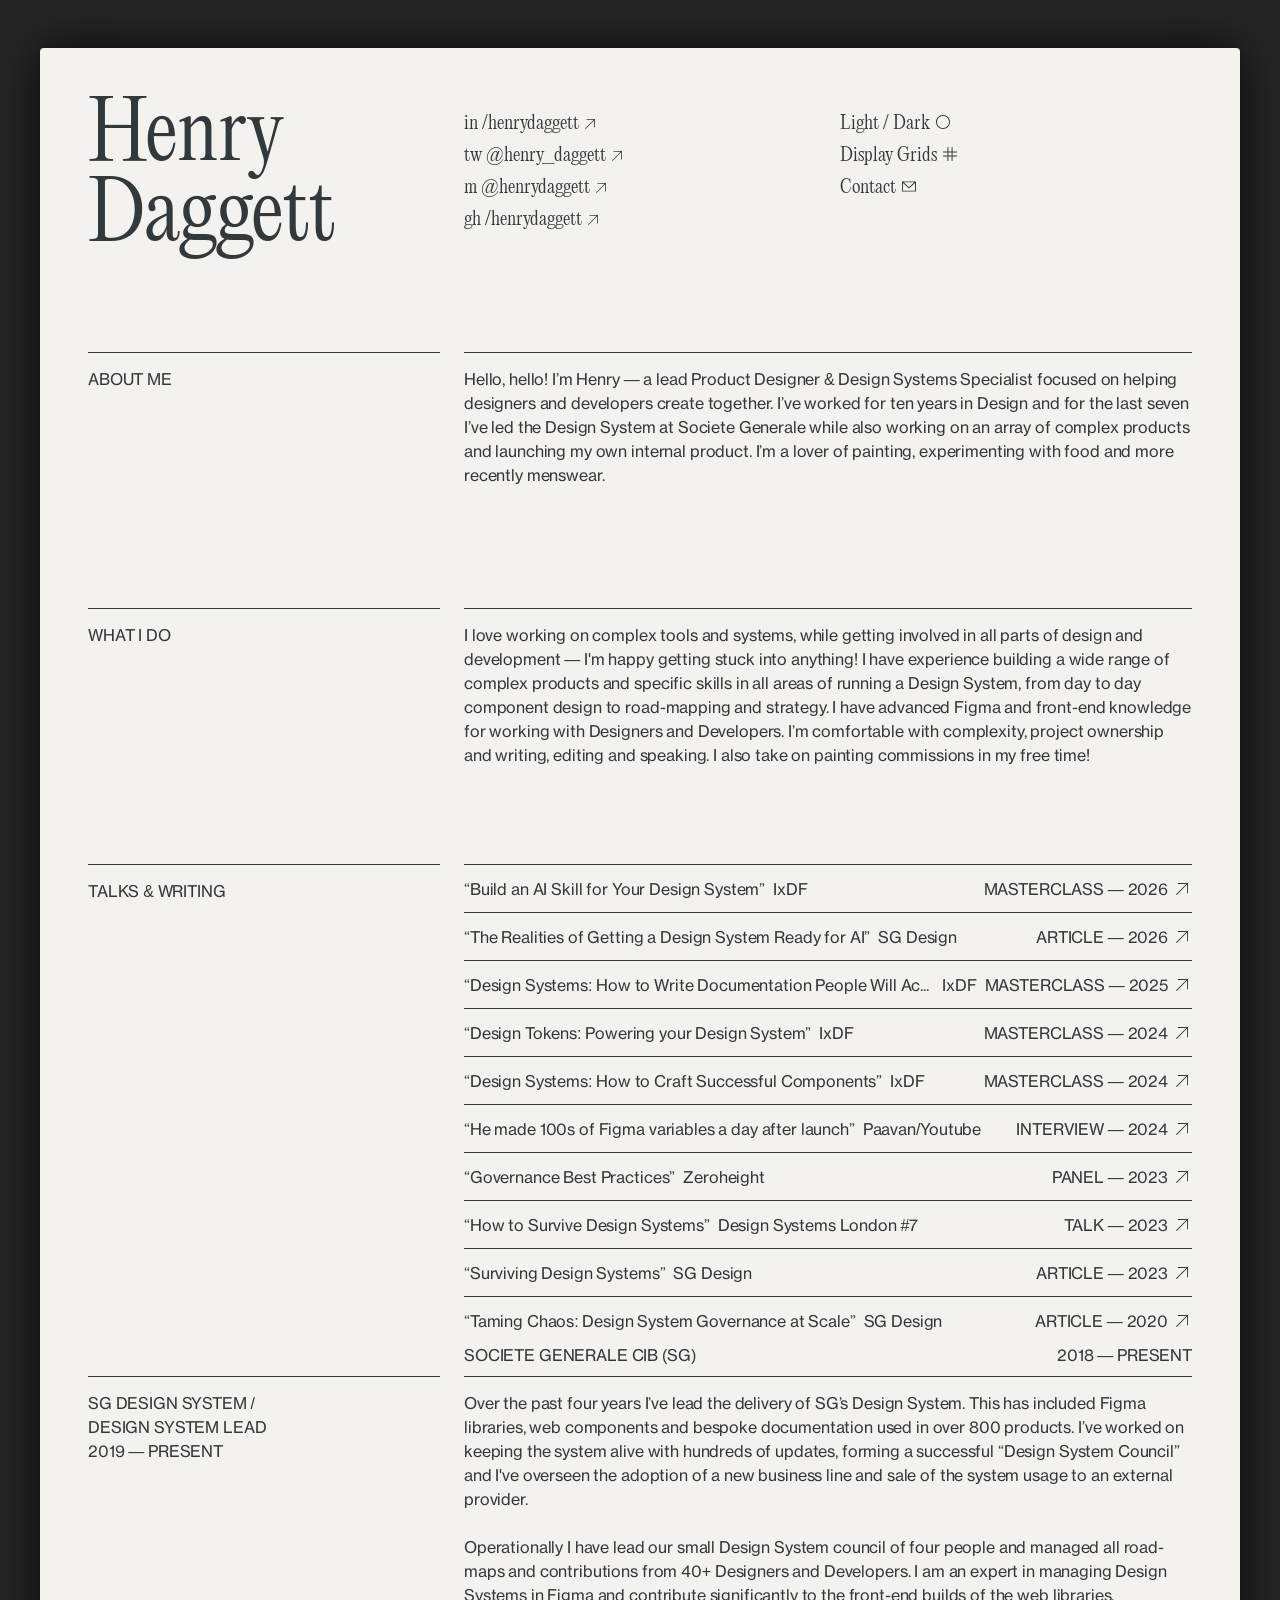
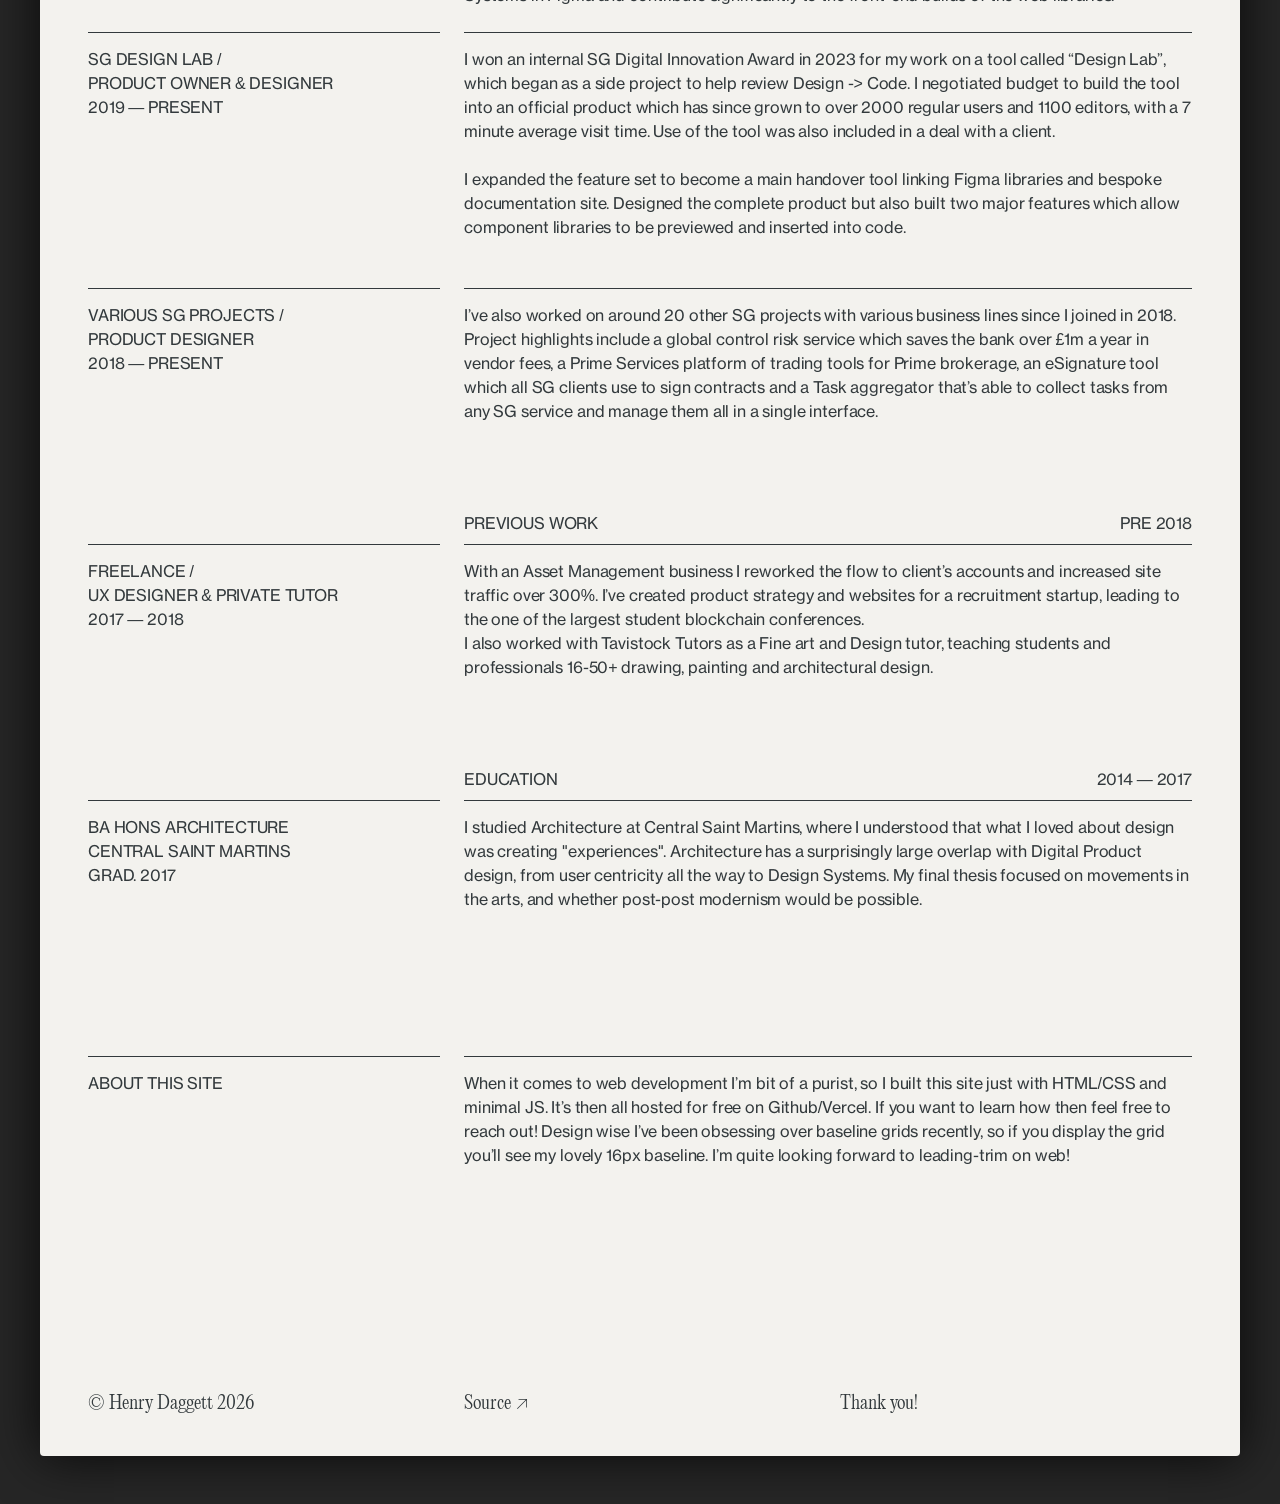
==== index.html @ 36b7d7de "Split shared styles into base.css Reset, fonts, colour themes, body type, the baseline tokens and th" ====
<!doctype html>

<html data-theme="light" lang="en">
  <head>
    <meta charset="utf-8" />
    <meta name="viewport" content="width=device-width, initial-scale=1.0" />
    <title>Henry Daggett</title>
    <link rel="stylesheet" href="/base.css" />
    <link rel="stylesheet" href="/style.css" />
    <link
      rel="apple-touch-icon"
      sizes="180x180"
      href="favicon/apple-touch-icon.png"
    />
    <link
      rel="icon"
      type="image/png"
      sizes="32x32"
      href="favicon/favicon-32x32.png"
    />
    <link
      rel="icon"
      type="image/png"
      sizes="16x16"
      href="favicon/favicon-16x16.png"
    />
    <link rel="manifest" href="favicon/site.webmanifest" />
  </head>

  <body>
    <div class="grid-display hidden"><div></div><div></div><div></div></div>
    <main class="grid">
      <div>
        <h1>Henry<br />Daggett</h1>
      </div>
      <div class="display-container">
        <a
          href="https://www.linkedin.com/in/henrydaggett/"
          target="_blank"
          class="display-link"
          >in /henrydaggett</a
        >
        <a
          href="https://twitter.com/henry_daggett"
          target="_blank"
          class="display-link"
          >tw @henry_daggett</a
        >
        <a
          href="https://medium.com/@henrydaggett"
          target="_blank"
          class="display-link"
          >m @henrydaggett</a
        >
        <a
          href="https://github.com/henrydaggett"
          target="_blank"
          class="display-link"
          >gh /henrydaggett</a
        >
      </div>
      <div class="display-container">
        <button
          id="theme-button"
          class="display-button"
          onclick="changeTheme()"
        >
          Light / Dark
          <span class="theme-icon"></span>
        </button>
        <button id="grid-button" class="display-button" onclick="toggleGrid()">
          Display Grids
          <span class="grid-icon"></span>
        </button>
        <button class="display-button">
          Contact
          <span class="contact-icon"></span>
        </button>
      </div>
      <div class="label">
        <h2>ABOUT ME</h2>
      </div>
      <div class="body">
        <p>
          Hello, hello! I’m Henry — a lead Product Designer & Design Systems
          Specialist focused on helping designers and developers create
          together. I’ve worked for ten years in Design and for the last seven
          I’ve led the Design System at Societe Generale while also working on
          an array of complex products and launching my own internal product.
          I’m a lover of painting, experimenting with food and more recently
          menswear.
        </p>
      </div>
      <div class="label">
        <h2>WHAT I DO</h2>
      </div>
      <div class="body">
        <p>
          I love working on complex tools and systems, while getting involved in
          all parts of design and development — I'm happy getting stuck into
          anything! I have experience building a wide range of complex products
          and specific skills in all areas of running a Design System, from day
          to day component design to road-mapping and strategy. I have advanced
          Figma and front-end knowledge for working with Designers and
          Developers. I’m comfortable with complexity, project ownership and
          writing, editing and speaking. I also take on painting commissions in
          my free time!
        </p>
      </div>
      <div class="label tall">
        <h2>TALKS & WRITING</h2>
      </div>
      <div class="body tall">
        <ul class="talks">
          <li>
            <a href="https://ixdf.org/master-classes/build-an-ai-skill-for-your-design-system" target="_blank" class="content-link talk">
              <span class="talk-meta">MASTERCLASS — 2026</span>
              <span class="talk-title">“Build an AI Skill for Your Design System”</span>
              <span class="talk-source">IxDF</span>
            </a>
          </li>
          <li>
            <a href="https://medium.com/societe-generale-design/the-realities-of-getting-a-design-system-ready-for-ai-08073cf642cf" target="_blank" class="content-link talk">
              <span class="talk-meta">ARTICLE — 2026</span>
              <span class="talk-title">“The Realities of Getting a Design System Ready for AI”</span>
              <span class="talk-source">SG Design</span>
            </a>
          </li>
          <li>
            <a href="https://ixdf.org/master-classes/design-systems-how-to-write-documentation-people-will-actually-use" target="_blank" class="content-link talk">
              <span class="talk-meta">MASTERCLASS — 2025</span>
              <span class="talk-title">“Design Systems: How to Write Documentation People Will Actually Use”</span>
              <span class="talk-source">IxDF</span>
            </a>
          </li>
          <li>
            <a href="https://ixdf.org/master-classes/design-tokens-powering-your-design-system" target="_blank" class="content-link talk">
              <span class="talk-meta">MASTERCLASS — 2024</span>
              <span class="talk-title">“Design Tokens: Powering your Design System”</span>
              <span class="talk-source">IxDF</span>
            </a>
          </li>
          <li>
            <a href="https://www.interaction-design.org/master-classes/design-systems-how-to-craft-successful-components" target="_blank" class="content-link talk">
              <span class="talk-meta">MASTERCLASS — 2024</span>
              <span class="talk-title">“Design Systems: How to Craft Successful Components”</span>
              <span class="talk-source">IxDF</span>
            </a>
          </li>
          <li>
            <a href="https://www.youtube.com/watch?v=OjxwQEtCDNc" target="_blank" class="content-link talk">
              <span class="talk-meta">INTERVIEW — 2024</span>
              <span class="talk-title">“He made 100s of Figma variables a day after launch”</span>
              <span class="talk-source">Paavan/Youtube</span>
            </a>
          </li>
          <li>
            <a href="https://zeroheight.com/webinars/design-system-governance-best-practices/" target="_blank" class="content-link talk">
              <span class="talk-meta">PANEL — 2023</span>
              <span class="talk-title">“Governance Best Practices”</span>
              <span class="talk-source">Zeroheight</span>
            </a>
          </li>
          <li>
            <a href="https://www.youtube.com/watch?v=7KIau0lQZfU" target="_blank" class="content-link talk">
              <span class="talk-meta">TALK — 2023</span>
              <span class="talk-title">“How to Survive Design Systems”</span>
              <span class="talk-source">Design Systems London #7</span>
            </a>
          </li>
          <li>
            <a href="https://medium.com/societe-generale-design/surviving-design-systems-c4b8caf4a019" target="_blank" class="content-link talk">
              <span class="talk-meta">ARTICLE — 2023</span>
              <span class="talk-title">“Surviving Design Systems”</span>
              <span class="talk-source">SG Design</span>
            </a>
          </li>
          <li>
            <a href="https://medium.com/societe-generale-design/taming-design-system-chaos-66bcadbf43e1" target="_blank" class="content-link talk">
              <span class="talk-meta">ARTICLE — 2020</span>
              <span class="talk-title">“Taming Chaos: Design System Governance at Scale”</span>
              <span class="talk-source">SG Design</span>
            </a>
          </li>
        </ul>
        <div class="group-heading">
          <a
            href="https://design.sgmarkets.com/"
            target="_blank"
            class="content-link"
            >SOCIETE GENERALE CIB (SG)</a
          >
          <h2>2018 — PRESENT</h2>
        </div>
      </div>
      <div class="label">
        <h2>SG DESIGN SYSTEM / <br />DESIGN SYSTEM LEAD<br />2019 — PRESENT</h2>
      </div>
      <div class="body">
        <p>
          Over the past four years I’ve lead the delivery of SG’s Design System.
          This has included Figma libraries, web components and bespoke
          documentation used in over 800 products. I’ve worked on keeping the
          system alive with hundreds of updates, forming a successful “Design
          System Council” and I've overseen the adoption of a new business line
          and sale of the system usage to an external provider.
          <br /><br />
          Operationally I have lead our small Design System council of four
          people and managed all road-maps and contributions from 40+ Designers
          and Developers. I am an expert in managing Design Systems in Figma and
          contribute significantly to the front-end builds of the web libraries.
        </p>
      </div>
      <div class="label">
        <h2>
          SG DESIGN LAB / <br />PRODUCT OWNER & DESIGNER<br />2019 — PRESENT
        </h2>
      </div>
      <div class="body">
        <p>
          I won an internal SG Digital Innovation Award in 2023 for my work on a
          tool called “Design Lab”, which began as a side project to help review
          Design -> Code. I negotiated budget to build the tool into an official
          product which has since grown to over 2000 regular users and 1100
          editors, with a 7 minute average visit time. Use of the tool was also
          included in a deal with a client.
          <br /><br />
          I expanded the feature set to become a main handover tool linking
          Figma libraries and bespoke documentation site. Designed the complete
          product but also built two major features which allow component
          libraries to be previewed and inserted into code.
        </p>
      </div>
      <div class="label">
        <h2>
          VARIOUS SG PROJECTS / <br />PRODUCT DESIGNER<br />2018 — PRESENT
        </h2>
      </div>
      <div class="body">
        <p>
          I’ve also worked on around 20 other SG projects with various business
          lines since I joined in 2018. Project highlights include a global
          control risk service which saves the bank over £1m a year in vendor
          fees, a Prime Services platform of trading tools for Prime brokerage,
          an eSignature tool which all SG clients use to sign contracts and a
          Task aggregator that’s able to collect tasks from any SG service and
          manage them all in a single interface.
        </p>
        <div class="group-heading">
          <h2>PREVIOUS WORK</h2>
          <h2>PRE 2018</h2>
        </div>
      </div>
      <div class="label">
        <h2>FREELANCE / <br />UX DESIGNER & PRIVATE TUTOR<br />2017 — 2018</h2>
      </div>
      <div class="body">
        <p>
          With an Asset Management business I reworked the flow to client’s
          accounts and increased site traffic over 300%. I’ve created product
          strategy and websites for a recruitment startup, leading to the one of
          the largest student blockchain conferences.
          <br />
          I also worked with Tavistock Tutors as a Fine art and Design tutor,
          teaching students and professionals 16-50+ drawing, painting and
          architectural design.
        </p>
        <div class="group-heading">
          <h2>EDUCATION</h2>
          <h2>2014 — 2017</h2>
        </div>
      </div>
      <div class="label">
        <h2>BA HONS ARCHITECTURE<br />CENTRAL SAINT MARTINS<br />GRAD. 2017</h2>
      </div>
      <div class="body">
        <p>
          I studied Architecture at Central Saint Martins, where I understood
          that what I loved about design was creating "experiences".
          Architecture has a surprisingly large overlap with Digital Product
          design, from user centricity all the way to Design Systems. My final
          thesis focused on movements in the arts, and whether post-post
          modernism would be possible.
        </p>
      </div>
      <div class="label">
        <h2>ABOUT THIS SITE</h2>
      </div>
      <div class="body">
        <p>
          When it comes to web development I’m bit of a purist, so I built this
          site just with HTML/CSS and minimal JS. It’s then all hosted for free
          on Github/Vercel. If you want to learn how then feel free to reach
          out! Design wise I’ve been obsessing over baseline grids recently, so
          if you display the grid you’ll see my lovely 16px baseline. I’m quite
          looking forward to leading-trim on web!
        </p>
      </div>
      <div class="footer">
        <p class="display-text">© Henry Daggett 2026</p>
      </div>
      <div class="footer">
        <a
          href="https://github.com/henrydaggett/dotcom"
          target="_blank"
          class="display-link"
          >Source</a
        >
      </div>
      <div class="footer">
        <p class="display-text">Thank you!</p>
      </div>
    </main>

    <script>
      function toggleGrid() {
        const gridDisplay = document.querySelector(".grid-display");
        const gridIcon = document.querySelector(".grid-icon");
        gridDisplay.classList.toggle("hidden");
        gridIcon.classList.toggle("grid-active");
      }
      function changeTheme() {
        const htmlElement = document.documentElement;
        let theme =
          htmlElement.getAttribute("data-theme") === "light" ? "dark" : "light";
        htmlElement.setAttribute("data-theme", theme);
      }
      // Keyboard shortcuts: G toggles the grid, T toggles the theme
      document.addEventListener("keydown", (event) => {
        if (event.ctrlKey || event.metaKey || event.altKey) return;
        if (event.key === "g" || event.key === "G") toggleGrid();
        if (event.key === "t" || event.key === "T") changeTheme();
      });
    </script>
    <script defer src="/_vercel/insights/script.js"></script>
  </body>
</html>
---- base.css ----
/* Shared by every page: reset, fonts, colours, the baseline grid and the
   grid overlay. Page stylesheets load after this and can override the
   tokens, e.g. --columns */

/* Reset */
*,
*::before,
*::after {
  box-sizing: border-box;
}

* {
  margin: 0;
  padding: 0;
}

img,
picture,
video,
canvas,
svg {
  display: block;
  max-width: 100%;
}

input,
button,
textarea,
select {
  font: inherit;
}

p,
h1,
h2,
h3,
h4,
h5,
h6 {
  overflow-wrap: break-word;
}

ul {
  padding: 0;
}

/* Document setup */
@font-face {
  font-family: "Neue Haas Grotesk Text";
  src: url(neue-haas-grotesk-text-roman.woff2) format("woff2");
  font-weight: 400;
  font-style: normal;
  font-display: fallback;
}

@font-face {
  font-family: "Neue Haas Grotesk Display";
  src: url(neue-haas-grotesk-display-roman.woff2) format("woff2");
  font-weight: 400;
  font-style: normal;
  font-display: fallback;
}

@font-face {
  font-family: "Editorial New";
  src: url(editorial-new-light.woff2) format("woff2");
  font-weight: 300;
  font-style: normal;
  font-display: fallback;
}

@font-face {
  font-family: "Editorial New";
  src: url(editorial-new-light-italic.woff2) format("woff2");
  font-weight: 300;
  font-style: italic;
  font-display: fallback;
}

:root {
  /* Everything vertical is a multiple of the baseline */
  --baseline: 16px;
  --module: calc(16 * var(--baseline));
  --margin: calc(3 * var(--baseline));
  --gutter: 24px;
  --columns: repeat(3, minmax(0, 1fr));
}

[data-theme="light"] {
  --highlight: 255, 255, 255;
  --red: 255, 99, 99;
  --yellow: 235, 154, 80;
  --ink: 50, 57, 60;
  --backdrop: 38, 38, 38;
  --paper: 243, 242, 238;
  --hover-highlight: rgba(var(--highlight), 0.85);
  --hover-shadow: rgba(var(--backdrop), 0.15);
}

[data-theme="dark"] {
  --highlight: 140, 145, 150;
  --red: 255, 99, 99;
  --yellow: 235, 154, 80;
  --ink: 255, 254, 250;
  --backdrop: 12, 12, 12;
  --paper: 38, 38, 38;
  --hover-highlight: rgba(var(--highlight), 0.25);
  --hover-shadow: rgba(var(--backdrop), 0.55);
}

html {
  color: rgb(var(--ink));
  background-color: rgb(var(--backdrop));
}

body {
  font-family: "Neue Haas Grotesk Text", "Helvetica Neue", sans-serif;
  -webkit-font-smoothing: antialiased;
  font-size: 16px;
  font-style: normal;
  font-weight: 400;
  line-height: 24px;
  letter-spacing: -0.14px;
}

a {
  text-decoration: none;
  color: currentColor;
}

/* Grid overlay: baseline lines plus one child per column. It covers the
   nearest positioned ancestor, normally the page's body */
.grid-display {
  display: grid;
  grid-template-columns: var(--columns);
  column-gap: var(--gutter);
  padding-inline: var(--margin);
  position: absolute;
  inset: 0;
  z-index: 2;
  pointer-events: none;
  background-image: repeating-linear-gradient(
    rgba(var(--ink), 0.1) 0 1px,
    transparent 1px 100%
  );
  background-size: 100% var(--baseline);
}

.grid-display > div {
  border-inline: 1px solid rgb(var(--red));
}

/* Small screens: one column on an 8px baseline */
@media (width < 800px) {
  :root {
    /* 24px text lines, 32px display lines and the 80px name only share
       an 8px rhythm, so that is the baseline here */
    --baseline: 8px;
    --margin: calc(4 * var(--baseline));
    --columns: minmax(0, 1fr);
  }

  .grid-display {
    padding-inline: var(--gutter);
  }
}

/* Utilities */
.hidden {
  display: none;
}
---- style.css ----
/* Home page */

html {
  padding: var(--margin) var(--gutter);
}

body {
  position: relative;
  max-width: 1200px;
  margin-inline: auto;
  box-shadow: 0px 0px 48px rgba(0, 0, 0, 0.8);
}

h1 {
  font-family: "Editorial New", serif;
  font-size: 80px;
  font-style: normal;
  font-weight: 300;
  line-height: 80px;
  letter-spacing: 0;
  margin-top: -9px;
}

h2 {
  font-family: "Neue Haas Grotesk Text", "Helvetica Neue", sans-serif;
  font-size: 16px;
  font-style: normal;
  font-weight: 400;
  line-height: 24px;
  letter-spacing: -0.14px;
  margin-top: 4px;
}

.grid > div > p {
  margin-top: 4px;
}

.display-text {
  font-family: "Editorial New", serif;
  font-size: 18px;
  font-style: normal;
  font-weight: 300;
  line-height: 32px;
  letter-spacing: 0;
  margin-bottom: -12px;
}

.grid > .display-container {
  padding-top: 12px;
}

.display-container {
  display: flex;
  flex-direction: column;
  align-items: flex-start;
}

/* Buttons carry 3px of padding above the line so their hover shape is
   centred on the capitals; the margin keeps the text on the baseline */
.display-container button {
  margin-top: -3px;
}

.display-link {
  font-family: "Editorial New", serif;
  font-size: 18px;
  font-style: normal;
  font-weight: 300;
  line-height: 32px;
  letter-spacing: 0;
  position: relative;
}

.display-link:focus-visible, .content-link:focus-visible {
  outline: unset;
}

/* Icons beside display text. Being empty boxes, their bottom edge
   sits on the text baseline */
.display-link::after,
.theme-icon,
.grid-icon,
.contact-icon {
  --icon: none;
  width: 10px;
  height: 10px;
  background-color: currentColor;
  -webkit-mask: var(--icon) no-repeat center / contain;
  mask: var(--icon) no-repeat center / contain;
}

.display-link::after {
  --icon: url(link-arrow.svg);
  content: "";
  display: inline-block;
  margin-left: 6px;
}

/* The page controls get larger icons, about the height of the capitals */
.display-button > span {
  width: 14px;
  height: 14px;
}

.theme-icon {
  --icon: url(theme-circle.svg);
}

.grid-icon {
  --icon: url(grid.svg);
}

.contact-icon {
  --icon: url(email.svg);
}

.display-link:hover::before,
.display-link:focus-visible::before,
.display-button:hover,
.display-button:focus-visible,
.content-link:hover::before,
.content-link:focus-visible::before {
  -moz-box-shadow:
    inset -1px -1px 1px 0 var(--hover-highlight),
    inset 1px 1px 4px 0 var(--hover-shadow);
  -webkit-box-shadow:
    inset -1px -1px 1px 0 var(--hover-highlight),
    inset 1px 1px 4px 0 var(--hover-shadow);
  box-shadow:
    inset -1px -1px 1px 0 var(--hover-highlight),
    inset 1px 1px 4px 0 var(--hover-shadow);
}

.display-link:focus-visible::before,
.display-button:focus-visible,
.content-link:focus-visible::before {
  outline: 1px solid rgb(var(--ink));
}

.display-link:hover::before,
.display-link:focus-visible::before {
  content: "";
  position: absolute;
  top: -3px;
  left: -12px;
  right: -12px;
  bottom: 0;
  border-radius: 32px;
  z-index: 0;
}

.display-button {
  font-family: "Editorial New", serif;
  font-size: 18px;
  font-style: normal;
  font-weight: 300;
  line-height: 32px;
  letter-spacing: 0;
  display: flex;
  align-items: baseline;
  gap: 6px;
  position: relative;
  color: currentColor;
  background-color: unset;
  border: unset;
  padding: 3px 12px 0;
  margin-left: -12px;
  border-radius: 32px;
  cursor: pointer;
}

.grid-active {
  color: rgb(var(--red));
}

/* Layout */


/* The page uses the same columns as the grid overlay in base.css */
.grid {
  --min-height: var(--module);
  display: grid;
  grid-template-columns: var(--columns);
  column-gap: var(--gutter);
  padding-inline: var(--margin);
  padding-block: var(--margin);
  background-color: rgb(var(--paper));
  border-radius: 4px;
}

/* Blocks are at least one module tall and grow with their content */
.grid > div {
  min-height: var(--min-height);
  padding-top: 10px;
}

/* Where supported, grown blocks snap up to the next baseline */
@supports (min-height: calc-size(fit-content, size)) {
  .grid > div {
    min-height: calc-size(
      fit-content,
      round(up, max(size, var(--min-height)), var(--baseline))
    );
  }
}

.label,
.body {
  border-top: 1px solid rgb(var(--ink));
}

.body {
  grid-column: span 2;
  display: flex;
  flex-direction: column;
  justify-content: space-between;
}

.body > p {
  padding-bottom: var(--baseline);
}

.body:has(.talks) {
  padding-top: 0;
}

.tall {
  --min-height: calc(2 * var(--module));
}

.footer {
  --min-height: calc(6 * var(--baseline));
  display: flex;
  align-items: flex-end;
}

.footer .display-link {
  margin-bottom: -12px;
}

/* A heading at the bottom of a block, introducing the next group.
   Its text sits on the last baseline before the next rule. */
.group-heading {
  display: flex;
  flex-wrap: wrap;
  align-items: baseline;
  justify-content: space-between;
  column-gap: var(--gutter);
}

.group-heading h2 {
  margin-top: -1px;
  margin-bottom: 9px;
}

/* Cancel the link's own padding so it lines up with the heading beside it */
.group-heading .content-link {
  margin-block: -13px -11px;
}

/* Links */
.content-link {
  display: flex;
  align-items: center;
  gap: 8px;
  padding: 12px 4px 11px 0;
  position: relative;
}

.content-link:hover::before,
.content-link:focus-visible::before {
  content: "";
  position: absolute;
  top: 4px;
  left: -12px;
  right: -12px;
  bottom: 4px;
  border-radius: 24px;
  z-index: 0;
}

/* Talks & writing */
.talks {
  container-type: inline-size;
  list-style: none;
}

.talks li:not(:first-child) {
  border-top: 1px solid rgb(var(--ink));
}

.talk {
  display: grid;
  grid-template-areas: "title source meta";
  grid-template-columns: minmax(0, auto) minmax(max-content, 1fr) auto;
  gap: 0 8px;
}

.talk-title {
  grid-area: title;
  white-space: nowrap;
  overflow: hidden;
  text-overflow: ellipsis;
}

.talk-source {
  grid-area: source;
}

.talk-meta {
  grid-area: meta;
}

.talk-meta::after {
  content: "";
  display: inline-block;
  height: 12px;
  width: 12px;
  margin-left: 8px;
  background-color: currentColor;
  -webkit-mask: url(content-link-arrow.svg) no-repeat center;
  mask: url(content-link-arrow.svg) no-repeat center;
}

/* When the list is narrow, each talk becomes a small copy of a section:
   the type and year as a label, then the title and source as running text */
@container (width < 640px) {
  .talk,
  .talk-meta {
    display: block;
  }

  /* Two or more lines: sit them on the baseline rather than centring */
  .talk {
    padding-block: 14px 17px;
  }

  /* A tighter corner suits the taller hover shape */
  .talk:hover::before,
  .talk:focus-visible::before {
    border-radius: 12px;
  }

  .talk-title {
    white-space: normal;
  }
}

/* Small screens: one column, blocks as tall as their content */
@media (width < 800px) {
  html {
    padding: calc(2 * var(--baseline));
  }

  .grid {
    padding-inline: var(--gutter);
  }

  .grid > div {
    grid-column: auto;
  }

  .grid > div:not(.footer) {
    --min-height: 0px;
  }

  /* The name and the two link lists: padded up to a whole 8px step.
     The lists end up 40px apart, one baseline more than a display line */
  .grid > div:first-child {
    padding-bottom: 7px;
  }

  .display-container {
    padding-bottom: 4px;
  }

  .display-container:has(.display-button) {
    padding-bottom: 20px;
  }

  /* A section is one rule, its label, then its text. The offsets make
     every block a multiple of the 24px line height, so each line of text
     sits on a baseline with or without calc-size() */
  .label {
    padding-bottom: 9px;
  }

  .grid > .body {
    border-top: 0;
    padding-top: 11px;
  }

  .grid > .body:has(.talks) {
    padding-top: 0;
  }

  .body > p {
    padding-bottom: calc(4 * var(--baseline) + 1px);
  }

  .talks li:first-child {
    border-top: 1px solid rgb(var(--ink));
  }

  .group-heading {
    margin-top: calc(3 * var(--baseline));
  }

  .group-heading .content-link {
    margin-top: -12px;
  }

  .grid-display > div:not(:first-child) {
    display: none;
  }
}

/* The narrowest phones: "Daggett" at 80px is wider than the column.
   At 70px the capitals are 56px tall, seven baselines */
@media (width < 340px) {
  h1 {
    font-size: 70px;
    line-height: 72px;
    margin-top: -2px;
  }

  .grid > div:first-child {
    padding-bottom: 0;
  }
}
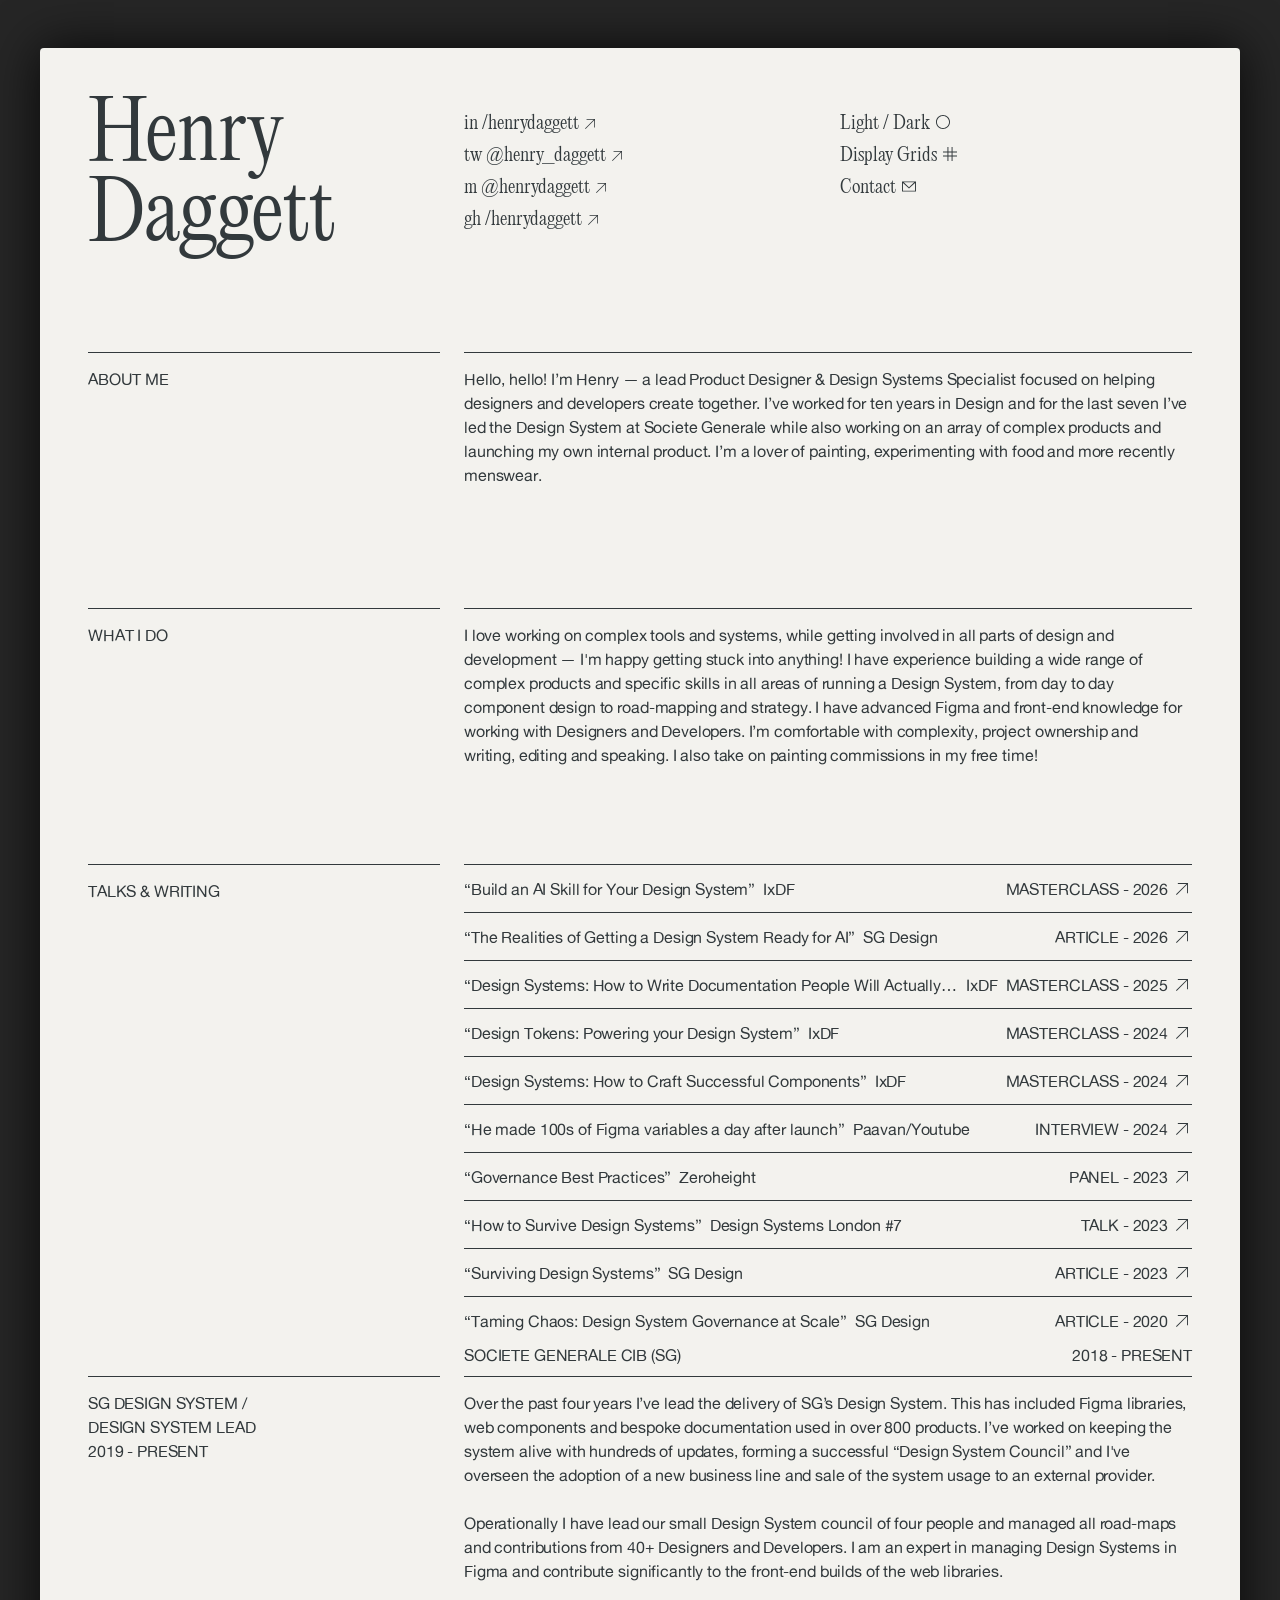
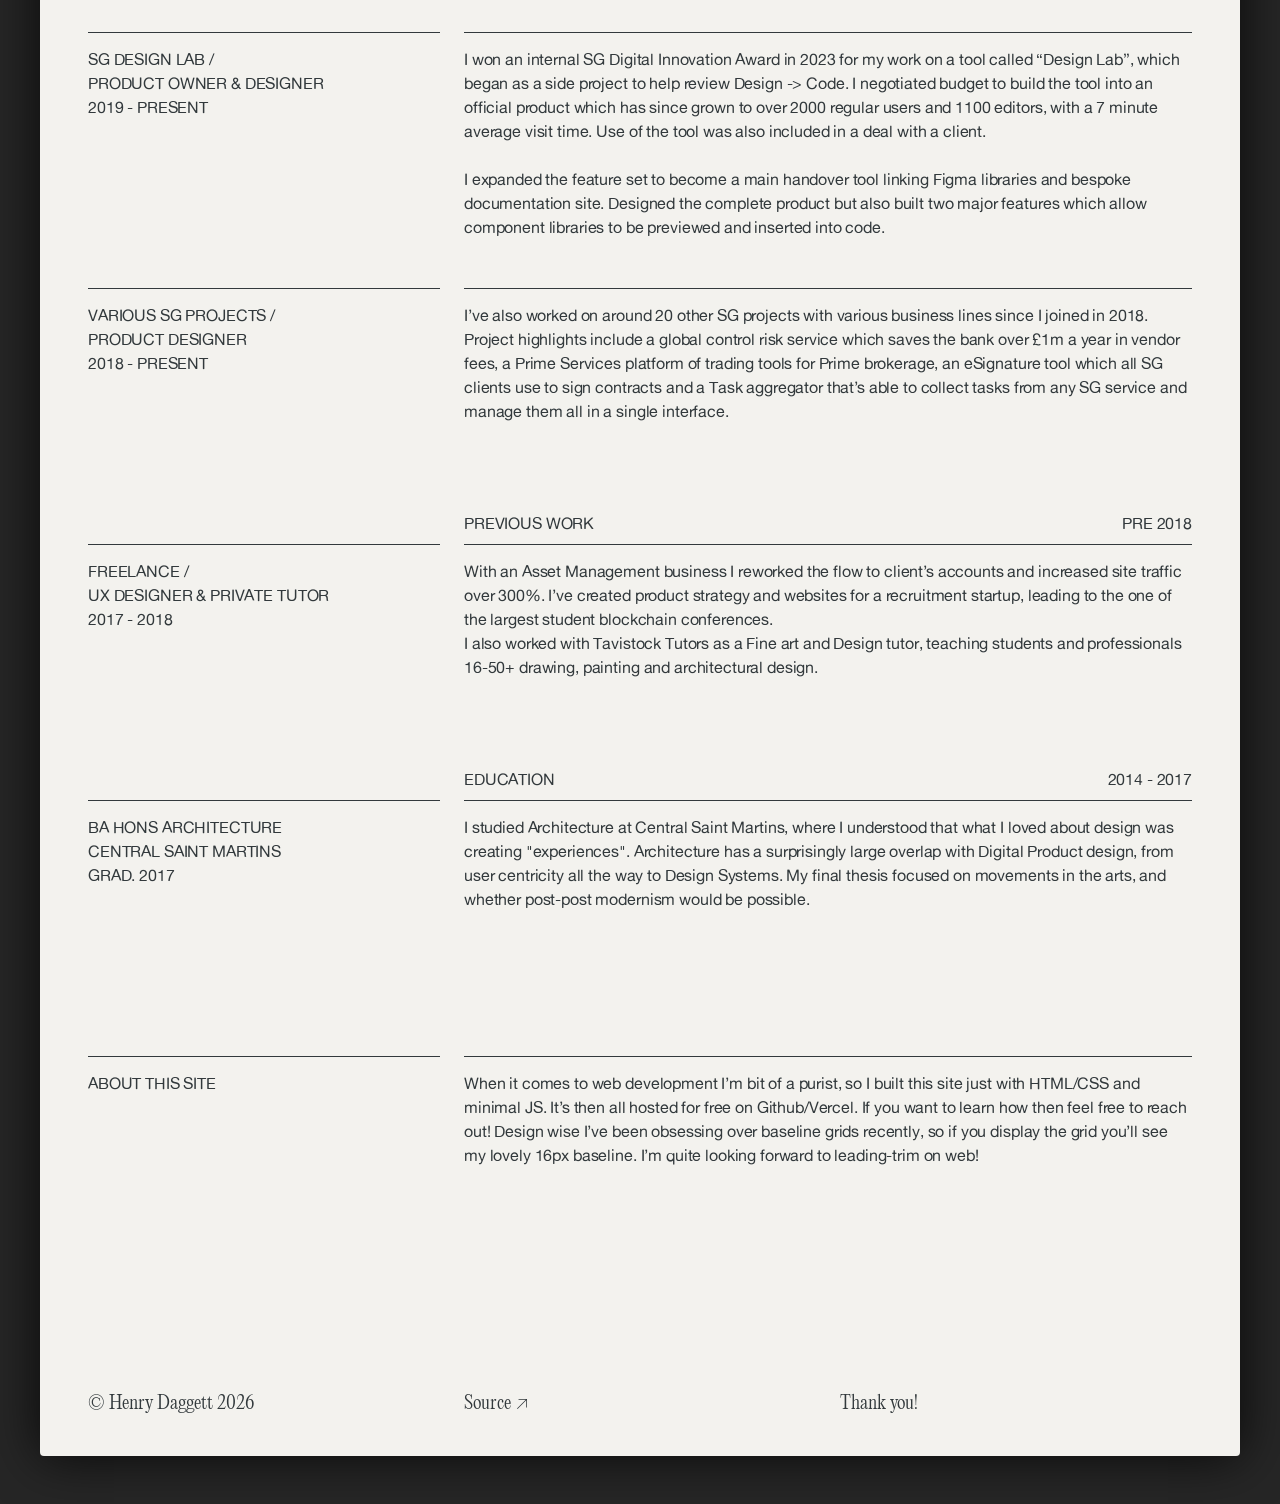
==== commit 17538ed5: "Use hyphens in labels and date ranges Keep em dashes only in body copy.  Co-Authored-By: Claude Opus" ====
--- a/index.html
+++ b/index.html
@@ -114,70 +114,70 @@
         <ul class="talks">
           <li>
             <a href="https://ixdf.org/master-classes/build-an-ai-skill-for-your-design-system" target="_blank" class="content-link talk">
-              <span class="talk-meta">MASTERCLASS — 2026</span>
+              <span class="talk-meta">MASTERCLASS - 2026</span>
               <span class="talk-title">“Build an AI Skill for Your Design System”</span>
               <span class="talk-source">IxDF</span>
             </a>
           </li>
           <li>
             <a href="https://medium.com/societe-generale-design/the-realities-of-getting-a-design-system-ready-for-ai-08073cf642cf" target="_blank" class="content-link talk">
-              <span class="talk-meta">ARTICLE — 2026</span>
+              <span class="talk-meta">ARTICLE - 2026</span>
               <span class="talk-title">“The Realities of Getting a Design System Ready for AI”</span>
               <span class="talk-source">SG Design</span>
             </a>
           </li>
           <li>
             <a href="https://ixdf.org/master-classes/design-systems-how-to-write-documentation-people-will-actually-use" target="_blank" class="content-link talk">
-              <span class="talk-meta">MASTERCLASS — 2025</span>
+              <span class="talk-meta">MASTERCLASS - 2025</span>
               <span class="talk-title">“Design Systems: How to Write Documentation People Will Actually Use”</span>
               <span class="talk-source">IxDF</span>
             </a>
           </li>
           <li>
             <a href="https://ixdf.org/master-classes/design-tokens-powering-your-design-system" target="_blank" class="content-link talk">
-              <span class="talk-meta">MASTERCLASS — 2024</span>
+              <span class="talk-meta">MASTERCLASS - 2024</span>
               <span class="talk-title">“Design Tokens: Powering your Design System”</span>
               <span class="talk-source">IxDF</span>
             </a>
           </li>
           <li>
             <a href="https://www.interaction-design.org/master-classes/design-systems-how-to-craft-successful-components" target="_blank" class="content-link talk">
-              <span class="talk-meta">MASTERCLASS — 2024</span>
+              <span class="talk-meta">MASTERCLASS - 2024</span>
               <span class="talk-title">“Design Systems: How to Craft Successful Components”</span>
               <span class="talk-source">IxDF</span>
             </a>
           </li>
           <li>
             <a href="https://www.youtube.com/watch?v=OjxwQEtCDNc" target="_blank" class="content-link talk">
-              <span class="talk-meta">INTERVIEW — 2024</span>
+              <span class="talk-meta">INTERVIEW - 2024</span>
               <span class="talk-title">“He made 100s of Figma variables a day after launch”</span>
               <span class="talk-source">Paavan/Youtube</span>
             </a>
           </li>
           <li>
             <a href="https://zeroheight.com/webinars/design-system-governance-best-practices/" target="_blank" class="content-link talk">
-              <span class="talk-meta">PANEL — 2023</span>
+              <span class="talk-meta">PANEL - 2023</span>
               <span class="talk-title">“Governance Best Practices”</span>
               <span class="talk-source">Zeroheight</span>
             </a>
           </li>
           <li>
             <a href="https://www.youtube.com/watch?v=7KIau0lQZfU" target="_blank" class="content-link talk">
-              <span class="talk-meta">TALK — 2023</span>
+              <span class="talk-meta">TALK - 2023</span>
               <span class="talk-title">“How to Survive Design Systems”</span>
               <span class="talk-source">Design Systems London #7</span>
             </a>
           </li>
           <li>
             <a href="https://medium.com/societe-generale-design/surviving-design-systems-c4b8caf4a019" target="_blank" class="content-link talk">
-              <span class="talk-meta">ARTICLE — 2023</span>
+              <span class="talk-meta">ARTICLE - 2023</span>
               <span class="talk-title">“Surviving Design Systems”</span>
               <span class="talk-source">SG Design</span>
             </a>
           </li>
           <li>
             <a href="https://medium.com/societe-generale-design/taming-design-system-chaos-66bcadbf43e1" target="_blank" class="content-link talk">
-              <span class="talk-meta">ARTICLE — 2020</span>
+              <span class="talk-meta">ARTICLE - 2020</span>
               <span class="talk-title">“Taming Chaos: Design System Governance at Scale”</span>
               <span class="talk-source">SG Design</span>
             </a>
@@ -190,11 +190,11 @@
             class="content-link"
             >SOCIETE GENERALE CIB (SG)</a
           >
-          <h2>2018 — PRESENT</h2>
+          <h2>2018 - PRESENT</h2>
         </div>
       </div>
       <div class="label">
-        <h2>SG DESIGN SYSTEM / <br />DESIGN SYSTEM LEAD<br />2019 — PRESENT</h2>
+        <h2>SG DESIGN SYSTEM / <br />DESIGN SYSTEM LEAD<br />2019 - PRESENT</h2>
       </div>
       <div class="body">
         <p>
@@ -213,7 +213,7 @@
       </div>
       <div class="label">
         <h2>
-          SG DESIGN LAB / <br />PRODUCT OWNER & DESIGNER<br />2019 — PRESENT
+          SG DESIGN LAB / <br />PRODUCT OWNER & DESIGNER<br />2019 - PRESENT
         </h2>
       </div>
       <div class="body">
@@ -233,7 +233,7 @@
       </div>
       <div class="label">
         <h2>
-          VARIOUS SG PROJECTS / <br />PRODUCT DESIGNER<br />2018 — PRESENT
+          VARIOUS SG PROJECTS / <br />PRODUCT DESIGNER<br />2018 - PRESENT
         </h2>
       </div>
       <div class="body">
@@ -252,7 +252,7 @@
         </div>
       </div>
       <div class="label">
-        <h2>FREELANCE / <br />UX DESIGNER & PRIVATE TUTOR<br />2017 — 2018</h2>
+        <h2>FREELANCE / <br />UX DESIGNER & PRIVATE TUTOR<br />2017 - 2018</h2>
       </div>
       <div class="body">
         <p>
@@ -267,7 +267,7 @@
         </p>
         <div class="group-heading">
           <h2>EDUCATION</h2>
-          <h2>2014 — 2017</h2>
+          <h2>2014 - 2017</h2>
         </div>
       </div>
       <div class="label">
--- a/base.css
+++ b/base.css
@@ -47,7 +47,7 @@
 /* Document setup */
 @font-face {
   font-family: "Neue Haas Grotesk Text";
-  src: url(neue-haas-grotesk-text-roman.woff2) format("woff2");
+  src: url(fonts/neue-haas-grotesk-text-roman.woff2) format("woff2");
   font-weight: 400;
   font-style: normal;
   font-display: fallback;
@@ -55,7 +55,7 @@
 
 @font-face {
   font-family: "Neue Haas Grotesk Display";
-  src: url(neue-haas-grotesk-display-roman.woff2) format("woff2");
+  src: url(fonts/neue-haas-grotesk-display-roman.woff2) format("woff2");
   font-weight: 400;
   font-style: normal;
   font-display: fallback;
@@ -63,7 +63,7 @@
 
 @font-face {
   font-family: "Editorial New";
-  src: url(editorial-new-light.woff2) format("woff2");
+  src: url(fonts/editorial-new-light.woff2) format("woff2");
   font-weight: 300;
   font-style: normal;
   font-display: fallback;
@@ -71,9 +71,17 @@
 
 @font-face {
   font-family: "Editorial New";
-  src: url(editorial-new-light-italic.woff2) format("woff2");
+  src: url(fonts/editorial-new-light-italic.woff2) format("woff2");
   font-weight: 300;
   font-style: italic;
+  font-display: fallback;
+}
+
+@font-face {
+  font-family: "Alte Haas Grotesk";
+  src: url(fonts/alte-haas-grotesk-regular.woff2) format("woff2");
+  font-weight: 400;
+  font-style: normal;
   font-display: fallback;
 }
 
@@ -114,7 +122,7 @@
 }
 
 body {
-  font-family: "Neue Haas Grotesk Text", "Helvetica Neue", sans-serif;
+  font-family: "Alte Haas Grotesk", "Helvetica Neue", sans-serif;
   -webkit-font-smoothing: antialiased;
   font-size: 16px;
   font-style: normal;
--- a/style.css
+++ b/style.css
@@ -22,7 +22,7 @@
 }
 
 h2 {
-  font-family: "Neue Haas Grotesk Text", "Helvetica Neue", sans-serif;
+  font-family: "Alte Haas Grotesk", "Helvetica Neue", sans-serif;
   font-size: 16px;
   font-style: normal;
   font-weight: 400;
@@ -90,7 +90,7 @@
 }
 
 .display-link::after {
-  --icon: url(link-arrow.svg);
+  --icon: url(icons/link-arrow.svg);
   content: "";
   display: inline-block;
   margin-left: 6px;
@@ -103,15 +103,15 @@
 }
 
 .theme-icon {
-  --icon: url(theme-circle.svg);
+  --icon: url(icons/theme-circle.svg);
 }
 
 .grid-icon {
-  --icon: url(grid.svg);
+  --icon: url(icons/grid.svg);
 }
 
 .contact-icon {
-  --icon: url(email.svg);
+  --icon: url(icons/email.svg);
 }
 
 .display-link:hover::before,
@@ -318,8 +318,8 @@
   width: 12px;
   margin-left: 8px;
   background-color: currentColor;
-  -webkit-mask: url(content-link-arrow.svg) no-repeat center;
-  mask: url(content-link-arrow.svg) no-repeat center;
+  -webkit-mask: url(icons/content-link-arrow.svg) no-repeat center;
+  mask: url(icons/content-link-arrow.svg) no-repeat center;
 }
 
 /* When the list is narrow, each talk becomes a small copy of a section:
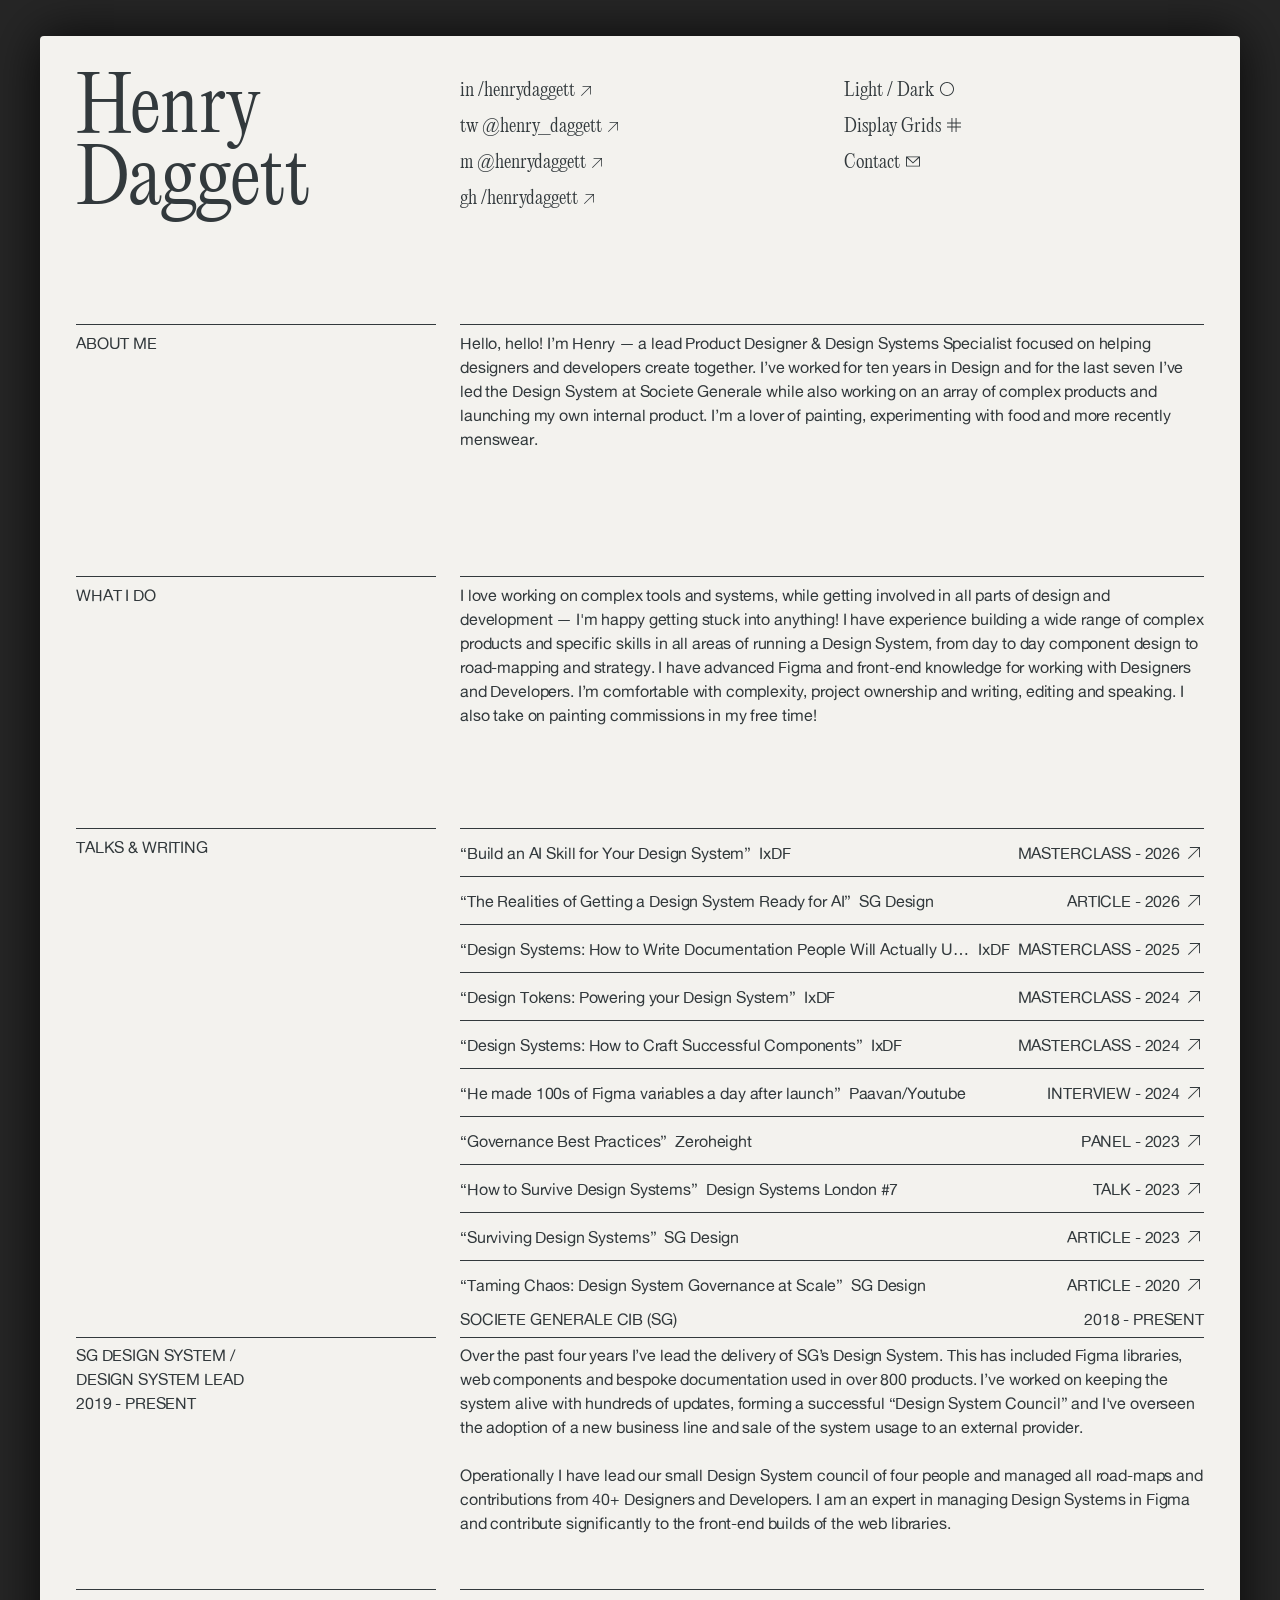
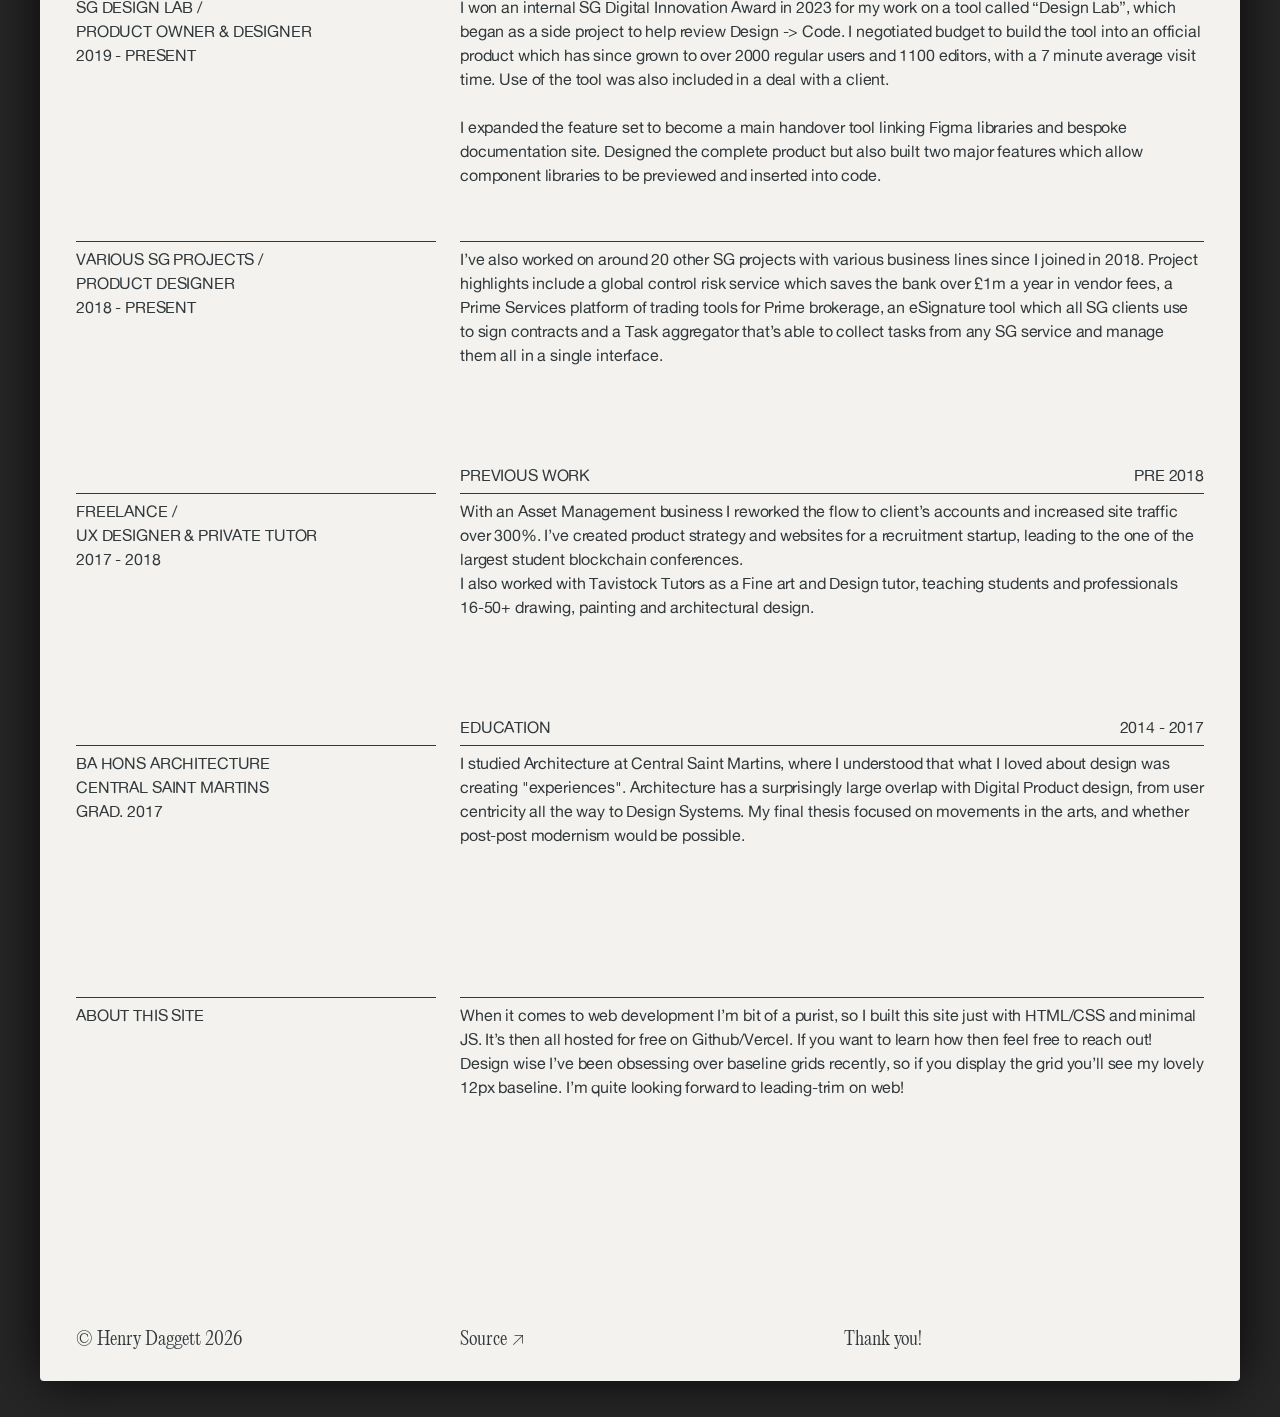
==== commit 87f3f0e2: "Make desktop talk rows a baseline taller with centred text Rows are 48px with equal space above and " ====
--- a/index.html
+++ b/index.html
@@ -292,7 +292,7 @@
           site just with HTML/CSS and minimal JS. It’s then all hosted for free
           on Github/Vercel. If you want to learn how then feel free to reach
           out! Design wise I’ve been obsessing over baseline grids recently, so
-          if you display the grid you’ll see my lovely 16px baseline. I’m quite
+          if you display the grid you’ll see my lovely 12px baseline. I’m quite
           looking forward to leading-trim on web!
         </p>
       </div>
@@ -325,7 +325,7 @@
           htmlElement.getAttribute("data-theme") === "light" ? "dark" : "light";
         htmlElement.setAttribute("data-theme", theme);
       }
-      // Keyboard shortcuts: G toggles the grid, T toggles the theme
+      // Keyboard shortcuts
       document.addEventListener("keydown", (event) => {
         if (event.ctrlKey || event.metaKey || event.altKey) return;
         if (event.key === "g" || event.key === "G") toggleGrid();
--- a/base.css
+++ b/base.css
@@ -86,9 +86,10 @@
 }
 
 :root {
-  /* Everything vertical is a multiple of the baseline */
-  --baseline: 16px;
-  --module: calc(16 * var(--baseline));
+  /* Everything vertical is a multiple of the baseline. 12px fits the 24px
+     text lines and 36px display lines */
+  --baseline: 12px;
+  --module: calc(21 * var(--baseline));
   --margin: calc(3 * var(--baseline));
   --gutter: 24px;
   --columns: repeat(3, minmax(0, 1fr));
@@ -164,6 +165,7 @@
     /* 24px text lines, 32px display lines and the 80px name only share
        an 8px rhythm, so that is the baseline here */
     --baseline: 8px;
+    --module: calc(16 * var(--baseline));
     --margin: calc(4 * var(--baseline));
     --columns: minmax(0, 1fr);
   }
--- a/style.css
+++ b/style.css
@@ -11,14 +11,15 @@
   box-shadow: 0px 0px 48px rgba(0, 0, 0, 0.8);
 }
 
+/* 75px type has 60px capitals, five baselines */
 h1 {
   font-family: "Editorial New", serif;
-  font-size: 80px;
+  font-size: 75px;
   font-style: normal;
   font-weight: 300;
-  line-height: 80px;
+  line-height: 72px;
   letter-spacing: 0;
-  margin-top: -9px;
+  margin-top: -7.5px;
 }
 
 h2 {
@@ -28,11 +29,13 @@
   font-weight: 400;
   line-height: 24px;
   letter-spacing: -0.14px;
-  margin-top: 4px;
-}
-
+  margin-top: -4.5px;
+}
+
+/* Under a rule, the first baseline is two baselines down, leaving one
+   baseline between the rule and the capitals */
 .grid > div > p {
-  margin-top: 4px;
+  margin-top: -4.5px;
 }
 
 .display-text {
@@ -40,13 +43,13 @@
   font-size: 18px;
   font-style: normal;
   font-weight: 300;
-  line-height: 32px;
+  line-height: 36px;
   letter-spacing: 0;
-  margin-bottom: -12px;
+  margin-bottom: -13px;
 }
 
 .grid > .display-container {
-  padding-top: 12px;
+  padding-top: 1px;
 }
 
 .display-container {
@@ -66,7 +69,7 @@
   font-size: 18px;
   font-style: normal;
   font-weight: 300;
-  line-height: 32px;
+  line-height: 36px;
   letter-spacing: 0;
   position: relative;
 }
@@ -154,7 +157,7 @@
   font-size: 18px;
   font-style: normal;
   font-weight: 300;
-  line-height: 32px;
+  line-height: 36px;
   letter-spacing: 0;
   display: flex;
   align-items: baseline;
@@ -229,13 +232,13 @@
 }
 
 .footer {
-  --min-height: calc(6 * var(--baseline));
+  --min-height: calc(8 * var(--baseline));
   display: flex;
   align-items: flex-end;
 }
 
 .footer .display-link {
-  margin-bottom: -12px;
+  margin-bottom: -13px;
 }
 
 /* A heading at the bottom of a block, introducing the next group.
@@ -250,7 +253,7 @@
 
 .group-heading h2 {
   margin-top: -1px;
-  margin-bottom: 9px;
+  margin-bottom: 5.5px;
 }
 
 /* Cancel the link's own padding so it lines up with the heading beside it */
@@ -263,7 +266,8 @@
   display: flex;
   align-items: center;
   gap: 8px;
-  padding: 12px 4px 11px 0;
+  padding: 11.5px 4px;
+  padding-left: 0;
   position: relative;
 }
 
@@ -330,9 +334,9 @@
     display: block;
   }
 
-  /* Two or more lines: sit them on the baseline rather than centring */
+  /* Two or more lines: equal space above and below */
   .talk {
-    padding-block: 14px 17px;
+    padding-block: 11.5px;
   }
 
   /* A tighter corner suits the taller hover shape */
@@ -350,6 +354,58 @@
 @media (width < 800px) {
   html {
     padding: calc(2 * var(--baseline));
+  }
+
+  /* Phones keep the measurements made for their 8px grid: the 80px name,
+     32px display lines and the offsets that sit text on those lines */
+  h1 {
+    font-size: 80px;
+    line-height: 80px;
+    margin-top: -9px;
+  }
+
+  h2,
+  .grid > div > p {
+    margin-top: 4px;
+  }
+
+  .display-text,
+  .display-link,
+  .display-button {
+    line-height: 32px;
+  }
+
+  .display-text,
+  .footer .display-link {
+    margin-bottom: -12px;
+  }
+
+  .grid > .display-container {
+    padding-top: 12px;
+  }
+
+  .footer {
+    --min-height: calc(6 * var(--baseline));
+  }
+
+  .group-heading h2 {
+    margin-bottom: 9px;
+  }
+
+  .content-link {
+    padding: 12px 4px 11px 0;
+  }
+
+  .content-link:hover::before,
+  .content-link:focus-visible::before {
+    top: 4px;
+    bottom: 4px;
+  }
+
+  @container (width < 640px) {
+    .talk {
+      padding-block: 14px 17px;
+    }
   }
 
   .grid {
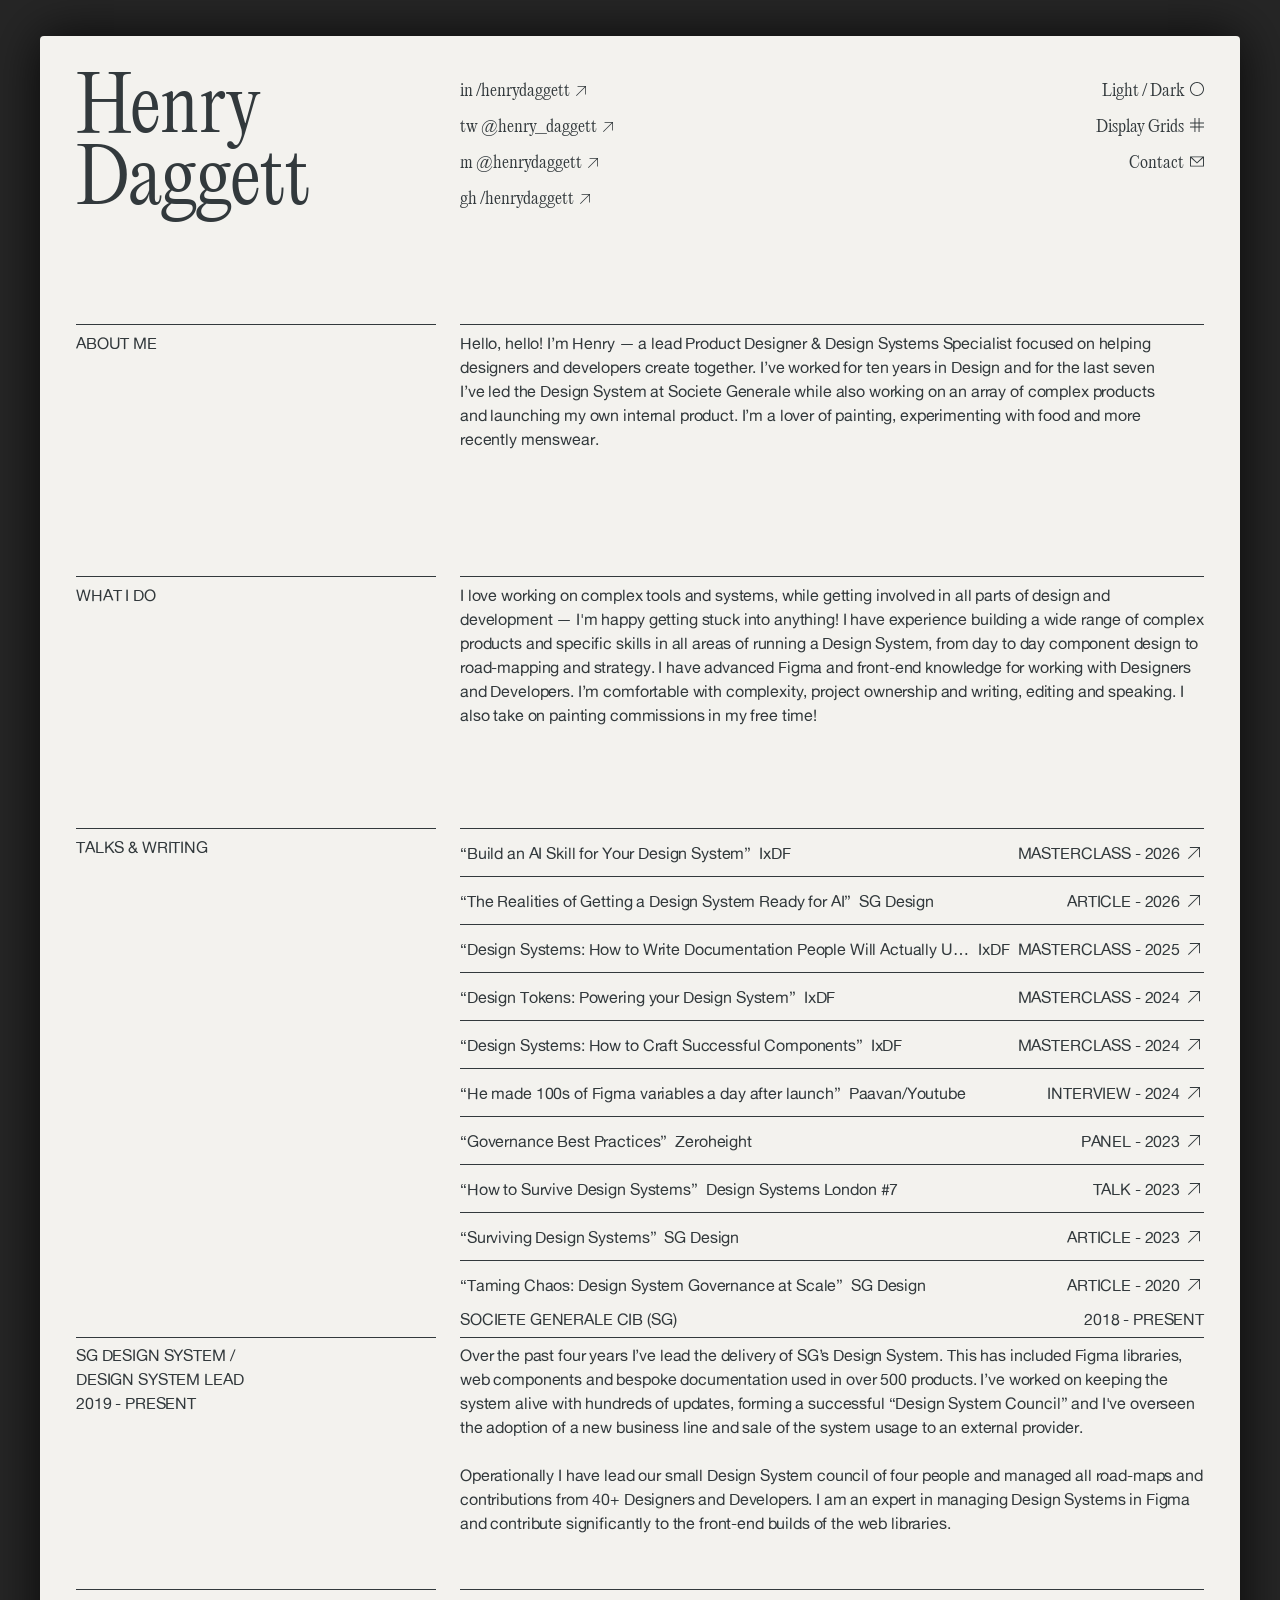
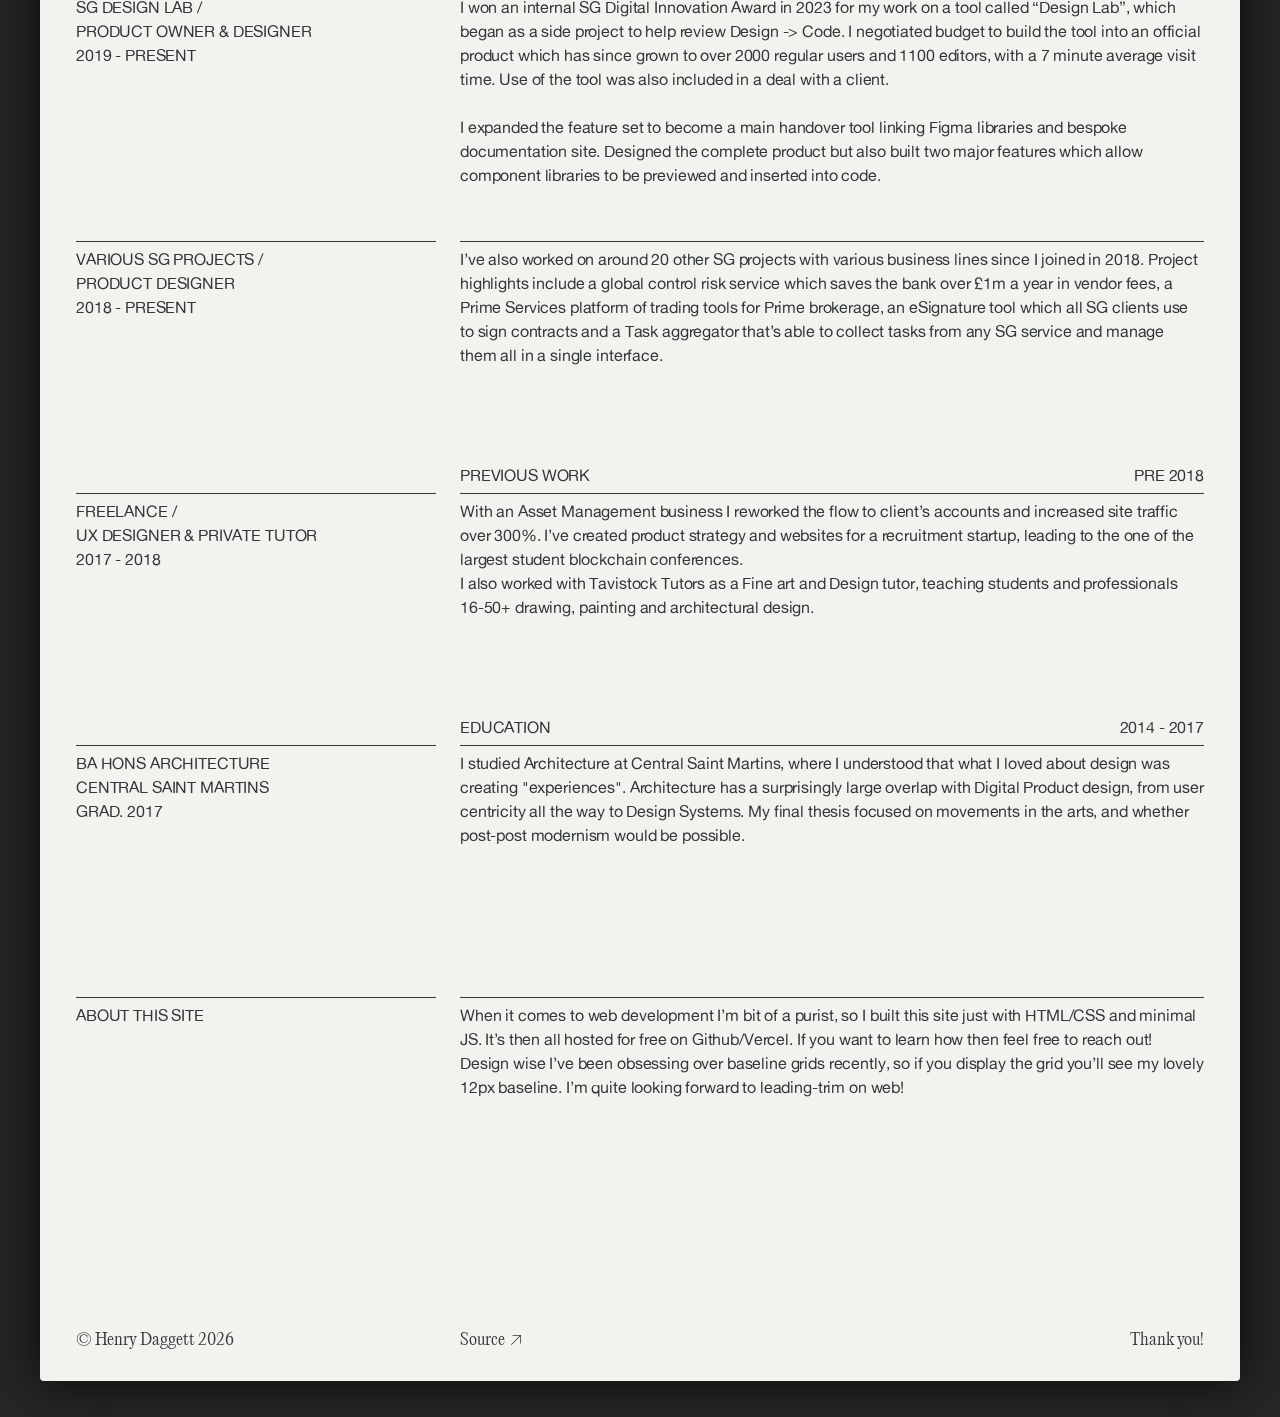
==== commit 0a55267d: "Update the SG product count to over 500 Co-Authored-By: Claude Opus 5.5 <noreply@anthropic.com>" ====
--- a/index.html
+++ b/index.html
@@ -200,7 +200,7 @@
         <p>
           Over the past four years I’ve lead the delivery of SG’s Design System.
           This has included Figma libraries, web components and bespoke
-          documentation used in over 800 products. I’ve worked on keeping the
+          documentation used in over 500 products. I’ve worked on keeping the
           system alive with hundreds of updates, forming a successful “Design
           System Council” and I've overseen the adoption of a new business line
           and sale of the system usage to an external provider.
--- a/base.css
+++ b/base.css
@@ -92,6 +92,9 @@
   --module: calc(21 * var(--baseline));
   --margin: calc(3 * var(--baseline));
   --gutter: 24px;
+  /* Hover and focus shapes: the page's paper with its HSL lightness 2
+     points lower. Worked out here, on the element that carries the theme */
+  --hover-fill: hsl(from rgb(var(--paper)) h s calc(l - 2));
   --columns: repeat(3, minmax(0, 1fr));
 }
 
@@ -137,6 +140,17 @@
   color: currentColor;
 }
 
+/* Wrapping: paragraphs keep full lines but avoid ending on a lone word;
+   headings even out their lines. Browsers without support wrap as usual */
+p {
+  text-wrap: pretty;
+}
+
+h1,
+h2 {
+  text-wrap: balance;
+}
+
 /* Grid overlay: baseline lines plus one child per column. It covers the
    nearest positioned ancestor, normally the page's body */
 .grid-display {
--- a/style.css
+++ b/style.css
@@ -40,7 +40,7 @@
 
 .display-text {
   font-family: "Editorial New", serif;
-  font-size: 18px;
+  font-size: 17px;
   font-style: normal;
   font-weight: 300;
   line-height: 36px;
@@ -58,20 +58,23 @@
   align-items: flex-start;
 }
 
-/* Buttons carry 3px of padding above the line so their hover shape is
-   centred on the capitals; the margin keeps the text on the baseline */
+/* Buttons carry 1.5px of padding above the line and 0.5px below, so their
+   hover shape is centred on the lettering, descenders included; the
+   margins keep the text on the baseline */
 .display-container button {
-  margin-top: -3px;
+  margin-block: -1.5px -0.5px;
 }
 
 .display-link {
   font-family: "Editorial New", serif;
-  font-size: 18px;
+  font-size: 17px;
   font-style: normal;
   font-weight: 300;
   line-height: 36px;
   letter-spacing: 0;
   position: relative;
+  /* Keeps the hover shape, drawn behind the text, inside the link */
+  isolation: isolate;
 }
 
 .display-link:focus-visible, .content-link:focus-visible {
@@ -123,6 +126,7 @@
 .display-button:focus-visible,
 .content-link:hover::before,
 .content-link:focus-visible::before {
+  background-color: var(--hover-fill);
   -moz-box-shadow:
     inset -1px -1px 1px 0 var(--hover-highlight),
     inset 1px 1px 4px 0 var(--hover-shadow);
@@ -144,17 +148,17 @@
 .display-link:focus-visible::before {
   content: "";
   position: absolute;
-  top: -3px;
+  top: -1.5px;
   left: -12px;
   right: -12px;
-  bottom: 0;
+  bottom: -0.5px;
   border-radius: 32px;
-  z-index: 0;
+  z-index: -1;
 }
 
 .display-button {
   font-family: "Editorial New", serif;
-  font-size: 18px;
+  font-size: 17px;
   font-style: normal;
   font-weight: 300;
   line-height: 36px;
@@ -166,7 +170,7 @@
   color: currentColor;
   background-color: unset;
   border: unset;
-  padding: 3px 12px 0;
+  padding: 1.5px 12px 0.5px;
   margin-left: -12px;
   border-radius: 32px;
   cursor: pointer;
@@ -241,6 +245,24 @@
   margin-bottom: -13px;
 }
 
+/* On desktops the page controls and the closing "Thank you!" sit at the
+   far right of their columns. The controls' hover shape reaches past the
+   right edge instead of the left */
+@media (width >= 800px) {
+  .display-container:has(.display-button) {
+    align-items: flex-end;
+  }
+
+  .display-container:has(.display-button) .display-button {
+    margin-left: 0;
+    margin-right: -12px;
+  }
+
+  .footer:last-child {
+    justify-content: flex-end;
+  }
+}
+
 /* A heading at the bottom of a block, introducing the next group.
    Its text sits on the last baseline before the next rule. */
 .group-heading {
@@ -269,6 +291,7 @@
   padding: 11.5px 4px;
   padding-left: 0;
   position: relative;
+  isolation: isolate;
 }
 
 .content-link:hover::before,
@@ -280,7 +303,7 @@
   right: -12px;
   bottom: 4px;
   border-radius: 24px;
-  z-index: 0;
+  z-index: -1;
 }
 
 /* Talks & writing */
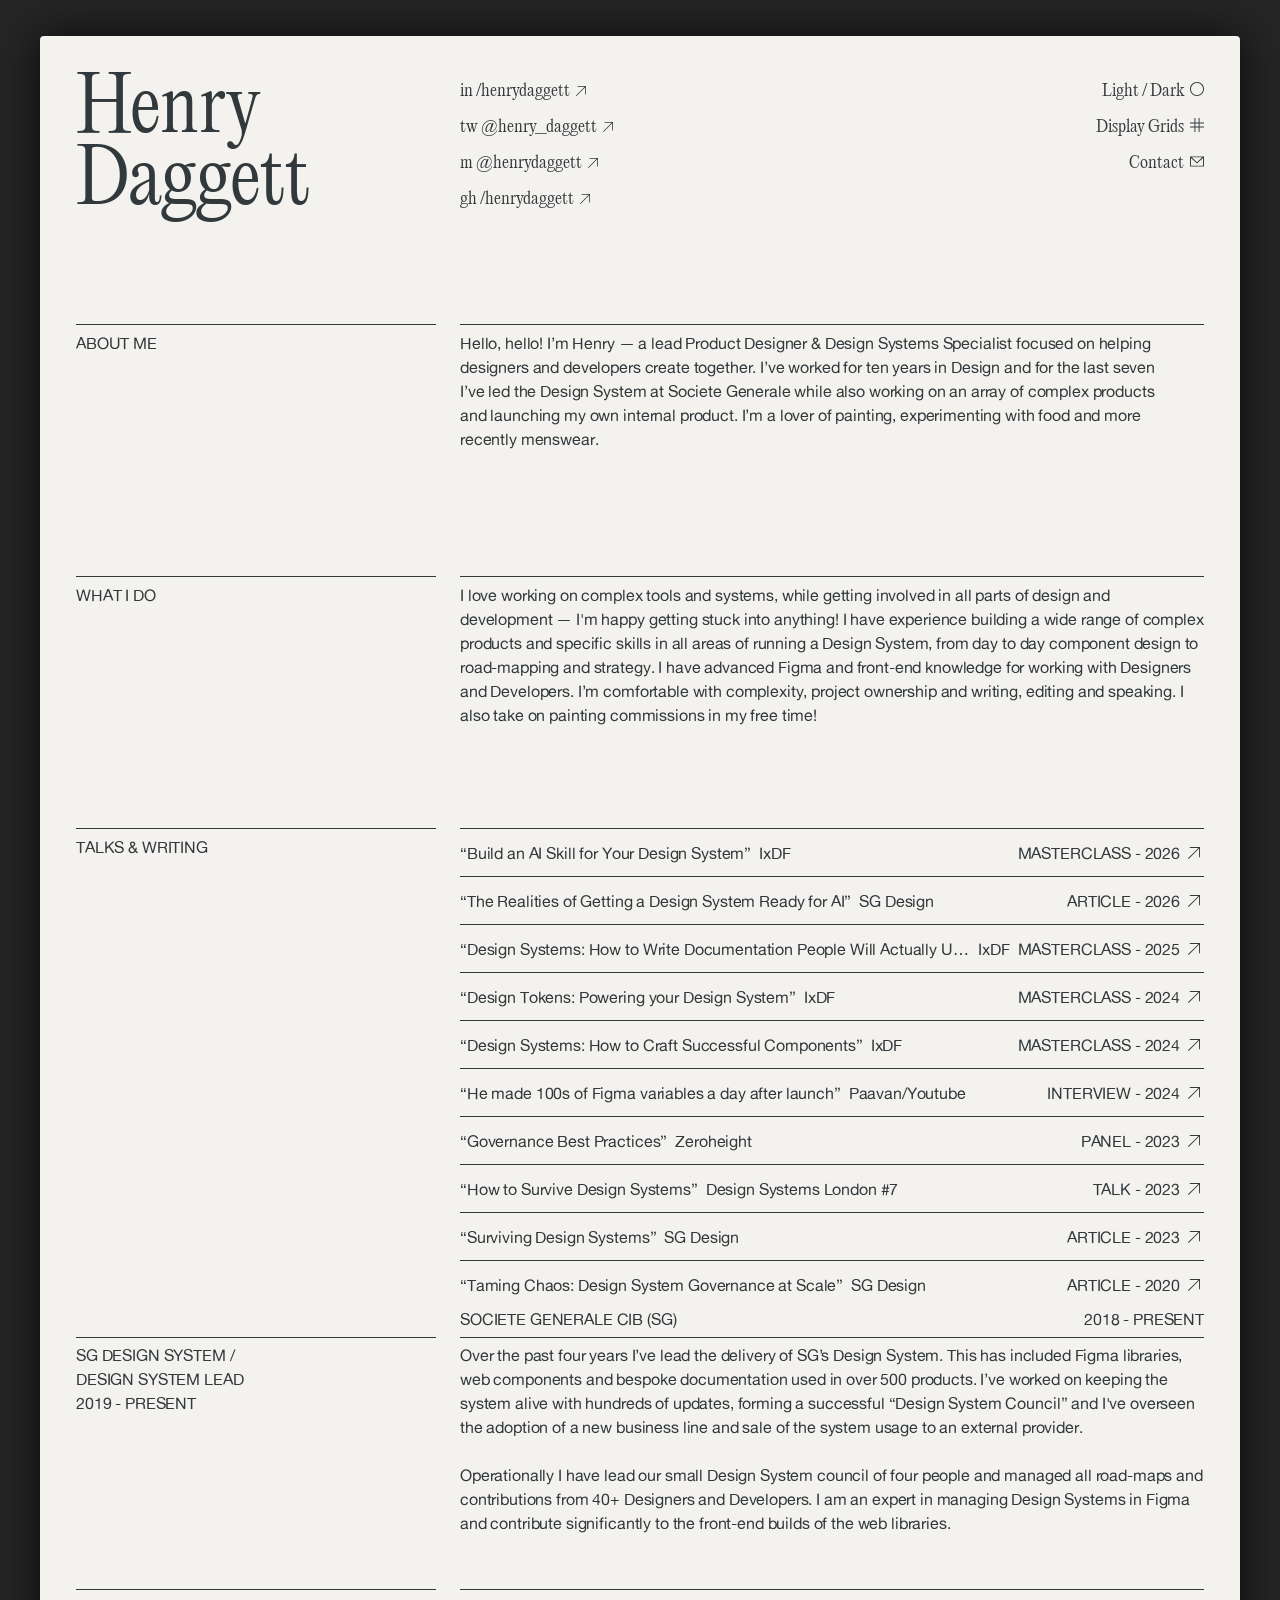
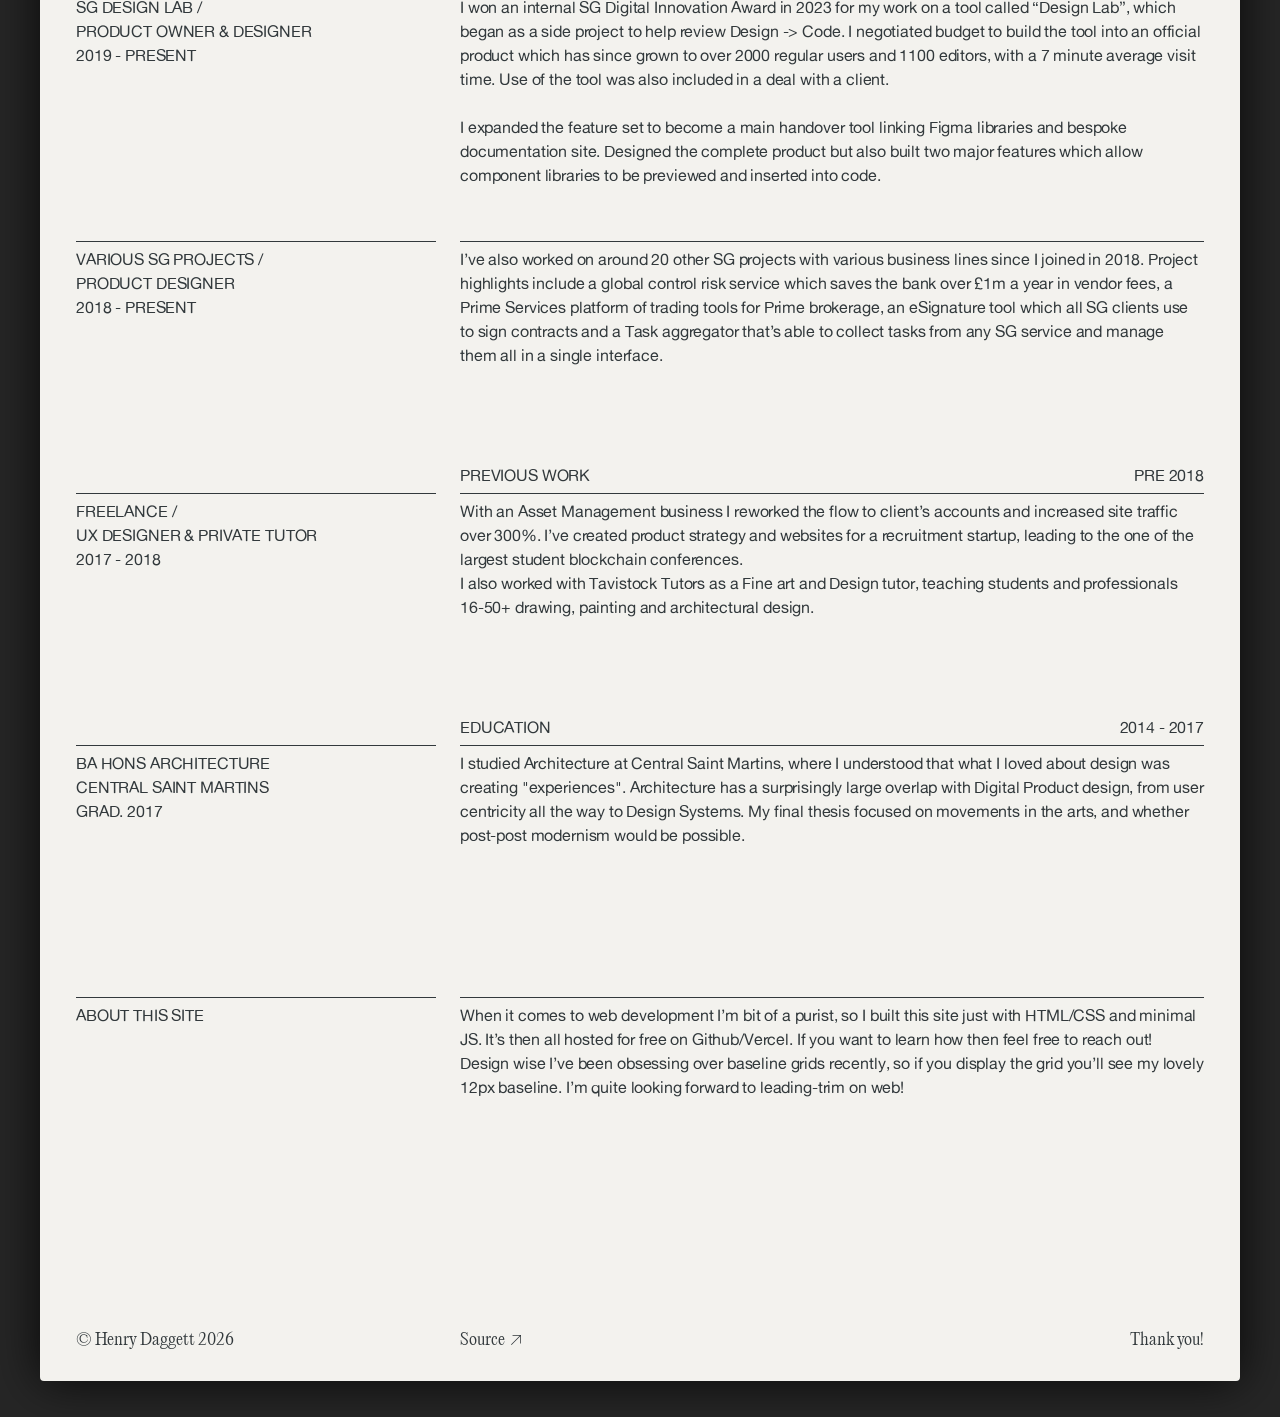
==== commit 8f79e333: "Remember the grid across pages, like the theme The grid overlay and its icon now follow a data-grid " ====
--- a/index.html
+++ b/index.html
@@ -1,9 +1,23 @@
 <!doctype html>
 
-<html data-theme="light" lang="en">
+<html data-theme="light" data-grid="off" lang="en">
   <head>
     <meta charset="utf-8" />
     <meta name="viewport" content="width=device-width, initial-scale=1.0" />
+    <script>
+      // Restore the theme and grid chosen on an earlier visit, before the page
+      // draws
+      try {
+        const theme = localStorage.getItem("theme");
+        if (theme === "light" || theme === "dark") {
+          document.documentElement.setAttribute("data-theme", theme);
+        }
+        const grid = localStorage.getItem("grid");
+        if (grid === "on" || grid === "off") {
+          document.documentElement.setAttribute("data-grid", grid);
+        }
+      } catch {}
+    </script>
     <title>Henry Daggett</title>
     <link rel="stylesheet" href="/base.css" />
     <link rel="stylesheet" href="/style.css" />
@@ -28,7 +42,7 @@
   </head>
 
   <body>
-    <div class="grid-display hidden"><div></div><div></div><div></div></div>
+    <div class="grid-display"><div></div><div></div><div></div></div>
     <main class="grid">
       <div>
         <h1>Henry<br />Daggett</h1>
@@ -314,16 +328,23 @@
 
     <script>
       function toggleGrid() {
-        const gridDisplay = document.querySelector(".grid-display");
-        const gridIcon = document.querySelector(".grid-icon");
-        gridDisplay.classList.toggle("hidden");
-        gridIcon.classList.toggle("grid-active");
+        const htmlElement = document.documentElement;
+        const grid = htmlElement.getAttribute("data-grid") === "on" ? "off" : "on";
+        htmlElement.setAttribute("data-grid", grid);
+        // Remember it for later visits and the other pages
+        try {
+          localStorage.setItem("grid", grid);
+        } catch {}
       }
       function changeTheme() {
         const htmlElement = document.documentElement;
         let theme =
           htmlElement.getAttribute("data-theme") === "light" ? "dark" : "light";
         htmlElement.setAttribute("data-theme", theme);
+        // Remember it for later visits and the other pages
+        try {
+          localStorage.setItem("theme", theme);
+        } catch {}
       }
       // Keyboard shortcuts
       document.addEventListener("keydown", (event) => {
--- a/base.css
+++ b/base.css
@@ -92,9 +92,6 @@
   --module: calc(21 * var(--baseline));
   --margin: calc(3 * var(--baseline));
   --gutter: 24px;
-  /* Hover and focus shapes: the page's paper with its HSL lightness 2
-     points lower. Worked out here, on the element that carries the theme */
-  --hover-fill: hsl(from rgb(var(--paper)) h s calc(l - 2));
   --columns: repeat(3, minmax(0, 1fr));
 }
 
@@ -105,6 +102,11 @@
   --ink: 50, 57, 60;
   --backdrop: 38, 38, 38;
   --paper: 243, 242, 238;
+  --grey: 169, 179, 185;
+  /* Hover and focus shapes: translucent, so the grid shows through them,
+     but over the paper they're the paper with its HSL lightness 2 points
+     lower */
+  --hover-fill: rgba(201, 196, 178, 0.1);
   --hover-highlight: rgba(var(--highlight), 0.85);
   --hover-shadow: rgba(var(--backdrop), 0.15);
 }
@@ -116,6 +118,8 @@
   --ink: 255, 254, 250;
   --backdrop: 12, 12, 12;
   --paper: 38, 38, 38;
+  --grey: 169, 179, 185;
+  --hover-fill: rgba(18, 18, 18, 0.25);
   --hover-highlight: rgba(var(--highlight), 0.25);
   --hover-shadow: rgba(var(--backdrop), 0.55);
 }
@@ -151,8 +155,17 @@
   text-wrap: balance;
 }
 
+/* The page's paper is the body. It's a layer of its own, so the grid
+   overlay can sit on the paper but behind the content */
+body {
+  background-color: rgb(var(--paper));
+  border-radius: 4px;
+  isolation: isolate;
+}
+
 /* Grid overlay: baseline lines plus one child per column. It covers the
-   nearest positioned ancestor, normally the page's body */
+   nearest positioned ancestor, normally the page's body, behind the
+   content */
 .grid-display {
   display: grid;
   grid-template-columns: var(--columns);
@@ -160,7 +173,7 @@
   padding-inline: var(--margin);
   position: absolute;
   inset: 0;
-  z-index: 2;
+  z-index: -1;
   pointer-events: none;
   background-image: repeating-linear-gradient(
     rgba(var(--ink), 0.1) 0 1px,
@@ -171,6 +184,16 @@
 
 .grid-display > div {
   border-inline: 1px solid rgb(var(--red));
+}
+
+/* The overlay and its button's icon follow the page's data-grid, "on" or
+   "off". Pages start with it off and restore a visitor's choice */
+[data-grid="off"] .grid-display {
+  display: none;
+}
+
+[data-grid="on"] .grid-icon {
+  color: rgb(var(--red));
 }
 
 /* Small screens: one column on an 8px baseline */
@@ -189,6 +212,28 @@
   }
 }
 
+/* iPhone and iPad (WebKit on iOS, Safari and Chrome alike) draw the small
+   serif text a little higher against the baseline than other browsers, so
+   it's nudged down half a pixel there. Only iOS WebKit supports
+   -webkit-touch-callout */
+@supports (-webkit-touch-callout: none) {
+  .display-button,
+  .display-link,
+  .display-text {
+    position: relative;
+    top: 0.5px;
+  }
+
+  /* An iPad in landscape, with 4 columns, needs a full pixel */
+  @media (width >= 1100px) {
+    .display-button,
+    .display-link,
+    .display-text {
+      top: 1px;
+    }
+  }
+}
+
 /* Utilities */
 .hidden {
   display: none;
--- a/style.css
+++ b/style.css
@@ -176,10 +176,6 @@
   cursor: pointer;
 }
 
-.grid-active {
-  color: rgb(var(--red));
-}
-
 /* Layout */
 
 
@@ -191,8 +187,6 @@
   column-gap: var(--gutter);
   padding-inline: var(--margin);
   padding-block: var(--margin);
-  background-color: rgb(var(--paper));
-  border-radius: 4px;
 }
 
 /* Blocks are at least one module tall and grow with their content */
